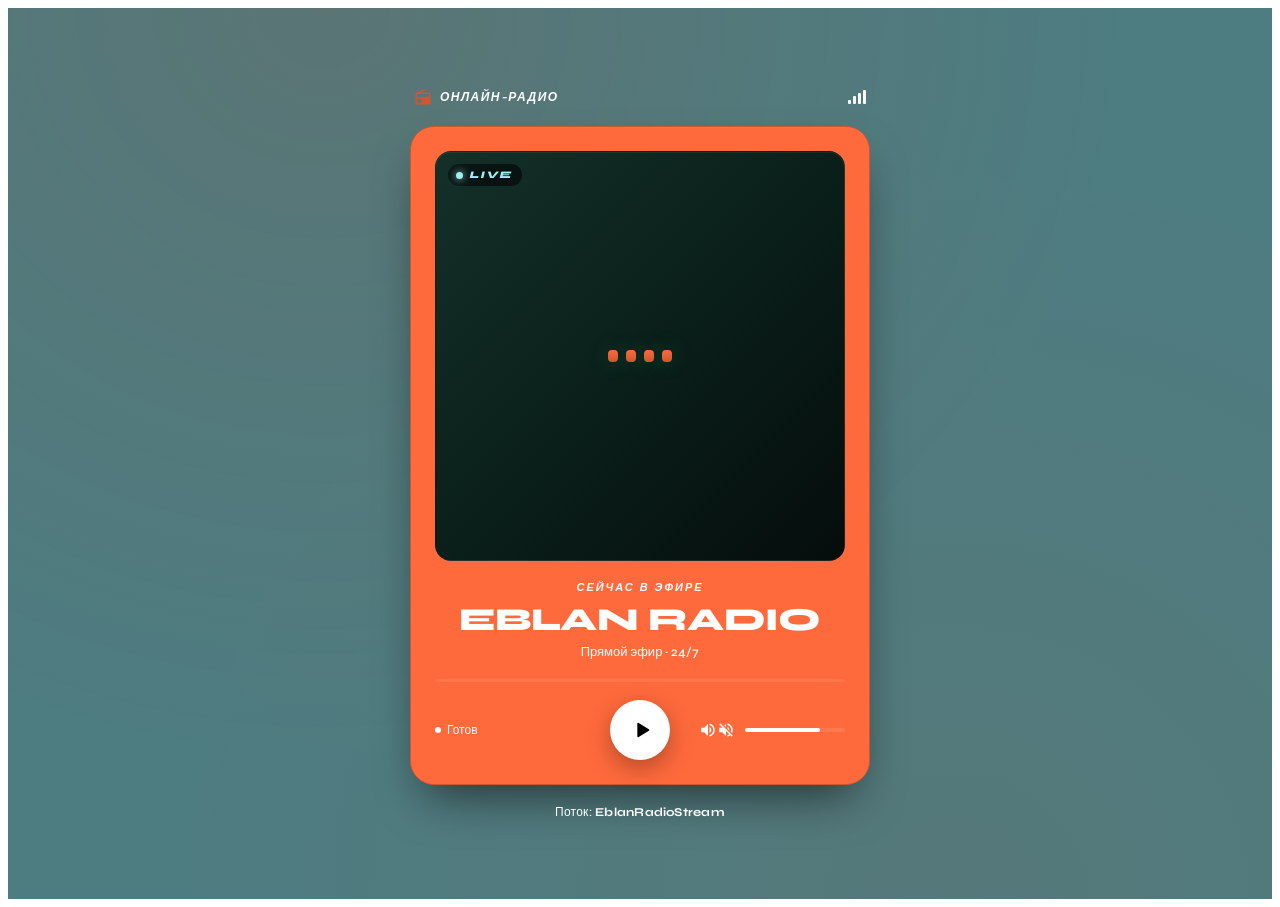
==== index.html @ ea7daa15 "Update and rename EblanRadioClientv2.html to index.html" ====
<!DOCTYPE html>
<html lang="ru">
<!-- Eblan Radio Client-->
 <head>
<meta charset="UTF-8">
<!-- Подключение шрифтов (исправлен синтаксис rel="preconnect") -->
<link rel="preconnect" href="https://fonts.googleapis.com">
<link rel="preconnect" href="https://fonts.gstatic.com" crossorigin>
<link href="https://fonts.googleapis.com/css2?family=Syne:ital,wght@0,400..800;1,400..800&display=swap" rel="stylesheet">

<style>
.vb-q7m,
.vb-q7m * { box-sizing: border-box; }
.vb-q7m input,
.vb-q7m textarea,
.vb-q7m select { font: inherit; }

.vb-q7m {
/* Создаем единую переменную шрифта */
--q7m-font: 'Syne', sans-serif;

--q7m-bg: #4d7c81;
--q7m-card: #ff6a3c;
--q7m-border: #ce5630;
--q7m-text: #ffffff;
--q7m-sub: #ffffff;
--q7m-muted: #ffffff;
--q7m-accent: #ce5630;
--q7m-accent-2: #ff6a3c;
--q7m-live: #a0eef7;
--q7m-warn: #f59e0b;

font-family: var(--q7m-font);
background: var(--q7m-bg);
color: var(--q7m-text);
padding: 48px 20px;
position: relative;
overflow: hidden;
}

.vb-q7m::before {
content: "";
position: absolute;
inset: 0;
background:
radial-gradient(ellipse at 25% 0%, rgba(185, 68, 29, 0.12), transparent 60%),
radial-gradient(ellipse at 75% 100%, rgba(217, 68, 10, 0.06), transparent 60%);
pointer-events: none;
z-index: 0;
}

.vb-q7m__container {
position: relative;
z-index: 1;
max-width: 460px;
margin: 0 auto;
display: flex;
flex-direction: column;
gap: 20px;
}

.vb-q7m__head {
display: flex;
align-items: center;
justify-content: space-between;
padding: 0 4px;
}

.vb-q7m__brand {
display: inline-flex;
align-items: center;
gap: 8px;
font-family: var(--q7m-font);
font-size: 12px;
font-weight: 700;
font-style: italic;
letter-spacing: 0.12em;
color: var(--q7m-text);
text-transform: uppercase;
}

.vb-q7m__brand-ic { color: var(--q7m-accent); }

.vb-q7m__signal {
display: inline-flex;
align-items: flex-end;
gap: 2px;
height: 14px;
}

.vb-q7m__signal span {
display: block;
width: 3px;
background: var(--q7m-muted);
border-radius: 1px;
transition: background 0.3s;
}
.vb-q7m__signal span:nth-child(1) { height: 30%; }
.vb-q7m__signal span:nth-child(2) { height: 55%; }
.vb-q7m__signal span:nth-child(3) { height: 80%; }
.vb-q7m__signal span:nth-child(4) { height: 100%; }

.vb-q7m[data-state="playing"] .vb-q7m__signal span {
background: var(--q7m-accent);
animation: q7m-sig 1.2s ease-in-out infinite;
}
.vb-q7m[data-state="playing"] .vb-q7m__signal span:nth-child(1) { animation-delay: 0s; }
.vb-q7m[data-state="playing"] .vb-q7m__signal span:nth-child(2) { animation-delay: 0.15s; }
.vb-q7m[data-state="playing"] .vb-q7m__signal span:nth-child(3) { animation-delay: 0.3s; }
.vb-q7m[data-state="playing"] .vb-q7m__signal span:nth-child(4) { animation-delay: 0.45s; }

@keyframes q7m-sig {
0%, 100% { opacity: 0.4; }
50% { opacity: 1; }
}

.vb-q7m__card {
background: var(--q7m-card);
border-radius: 24px;
padding: 24px;
border: 1px solid var(--q7m-border);
box-shadow:
0 24px 48px -16px rgba(0, 0, 0, 0.6),
0 1px 0 rgba(255, 255, 255, 0.04) inset;
}

.vb-q7m__cover {
position: relative;
width: 100%;
aspect-ratio: 1;
border-radius: 16px;
overflow: hidden;
margin-bottom: 20px;
background:
linear-gradient(135deg, #143029 0%, #0a1f1a 50%, #050d0b 100%);
box-shadow: inset 0 1px 0 rgba(255, 255, 255, 0.06);
border: 1px solid rgba(255, 255, 255, 0.04);
}

.vb-q7m__cover-bg {
position: absolute;
inset: 0;
background:
radial-gradient(circle at 50% 50%, rgba(29, 185, 84, 0.28), transparent 70%),
repeating-linear-gradient(45deg, transparent, transparent 12px, rgba(255, 255, 255, 0.015) 12px, rgba(255, 255, 255, 0.015) 24px);
opacity: 0;
transition: opacity 0.5s;
}

.vb-q7m[data-state="playing"] .vb-q7m__cover-bg {
opacity: 1;
animation: q7m-bg 4s ease-in-out infinite;
}

@keyframes q7m-bg {
0%, 100% { transform: scale(1); }
50% { transform: scale(1.06); }
}

.vb-q7m__cover-eq {
position: absolute;
inset: 0;
display: flex;
align-items: center;
justify-content: center;
gap: 8px;
z-index: 1;
}

.vb-q7m__cover-eq span {
display: block;
width: 10px;
background: linear-gradient(180deg, var(--q7m-accent-2), var(--q7m-accent));
border-radius: 4px;
height: 12px;
box-shadow: 0 0 20px rgba(29, 185, 84, 0.3);
transition: height 0.25s;
}

.vb-q7m[data-state="playing"] .vb-q7m__cover-eq span {
animation: q7m-eq 1.1s ease-in-out infinite;
}
.vb-q7m[data-state="playing"] .vb-q7m__cover-eq span:nth-child(1) { animation-delay: 0s; }
.vb-q7m[data-state="playing"] .vb-q7m__cover-eq span:nth-child(2) { animation-delay: 0.15s; }
.vb-q7m[data-state="playing"] .vb-q7m__cover-eq span:nth-child(3) { animation-delay: 0.3s; }
.vb-q7m[data-state="playing"] .vb-q7m__cover-eq span:nth-child(4) { animation-delay: 0.45s; }

@keyframes q7m-eq {
0%, 100% { height: 14px; }
50% { height: 64px; }
}

.vb-q7m__cover-badge {
position: absolute;
top: 12px;
left: 12px;
display: inline-flex;
align-items: center;
gap: 6px;
padding: 5px 10px 5px 8px;
background: rgba(0, 0, 0, 0.55);
-webkit-backdrop-filter: blur(12px);
backdrop-filter: blur(12px);
border-radius: 999px;
font-size: 10px;
font-weight: 800;
font-style: italic;
letter-spacing: 0.18em;
color: var(--q7m-live);
z-index: 2;
font-family: var(--q7m-font);
}

.vb-q7m__cover-dot {
width: 7px;
height: 7px;
border-radius: 50%;
background: var(--q7m-live);
box-shadow: 0 0 8px var(--q7m-live);
animation: q7m-blink 1.4s ease-in-out infinite;
}

@keyframes q7m-blink {
0%, 100% { opacity: 1; }
50% { opacity: 0.3; }
}

.vb-q7m__info {
text-align: center;
margin-bottom: 18px;
}

.vb-q7m__eyebrow {
font-family: var(--q7m-font);
font-size: 11px;
text-transform: uppercase;
letter-spacing: 0.18em;
color: var(--q7m-sub);
margin: 0 0 8px;
font-weight: 700;
font-style: italic;
}

/* Наш основной заголовок */
.vb-q7m__title {
font-family: var(--q7m-font);
font-size: clamp(24px, 5vw, 32px);
font-weight: 800;
font-style: bold;
text-transform: uppercase;
margin: 0 0 6px;
line-height: 1.1;
letter-spacing: -0.01em;
color: var(--q7m-text);
text-wrap: balance;
}

.vb-q7m__sub {
font-family: var(--q7m-font);
font-size: 13px;
font-weight: 500;
color: var(--q7m-sub);
margin: 0;
line-height: 1.4;
}

.vb-q7m__bar {
position: relative;
height: 3px;
background: rgba(255, 255, 255, 0.08);
border-radius: 999px;
overflow: hidden;
margin-bottom: 18px;
}

.vb-q7m__bar-fill {
position: absolute;
top: 0;
bottom: 0;
width: 35%;
background: linear-gradient(90deg, transparent, var(--q7m-accent), transparent);
border-radius: 999px;
opacity: 0;
transition: opacity 0.3s;
}

.vb-q7m[data-state="playing"] .vb-q7m__bar-fill {
opacity: 1;
animation: q7m-bar 2.4s linear infinite;
}

@keyframes q7m-bar {
0% { transform: translateX(-100%); }
100% { transform: translateX(400%); }
}

.vb-q7m__controls {
display: grid;
grid-template-columns: 1fr auto 1fr;
align-items: center;
gap: 12px;
}

.vb-q7m__side {
display: flex;
align-items: center;
min-width: 0;
}
.vb-q7m__side--r {
justify-content: flex-end;
gap: 10px;
}

.vb-q7m__status {
display: inline-flex;
align-items: center;
gap: 6px;
font-size: 12px;
color: var(--q7m-sub);
font-weight: 500;
font-family: var(--q7m-font);
min-width: 0;
}
.vb-q7m__status-text {
white-space: nowrap;
overflow: hidden;
text-overflow: ellipsis;
}

.vb-q7m__status-dot {
width: 6px;
height: 6px;
border-radius: 50%;
background: var(--q7m-muted);
flex-shrink: 0;
transition: background 0.2s, box-shadow 0.2s;
}

.vb-q7m[data-state="playing"] .vb-q7m__status-dot {
background: var(--q7m-accent);
box-shadow: 0 0 6px var(--q7m-accent);
}
.vb-q7m[data-state="playing"] .vb-q7m__status { color: var(--q7m-text); }
.vb-q7m[data-state="loading"] .vb-q7m__status-dot {
background: var(--q7m-warn);
animation: q7m-blink 1s ease-in-out infinite;
}
.vb-q7m[data-state="loading"] .vb-q7m__status { color: var(--q7m-text); }
.vb-q7m[data-state="error"] .vb-q7m__status-dot { background: var(--q7m-live); }
.vb-q7m[data-state="error"] .vb-q7m__status { color: var(--q7m-live); }
.vb-q7m[data-state="paused"] .vb-q7m__status-dot { background: var(--q7m-sub); }

.vb-q7m__play {
width: 60px;
height: 60px;
border-radius: 50%;
border: none;
background: var(--q7m-text);
color: #000;
display: inline-flex;
align-items: center;
justify-content: center;
cursor: pointer;
transition: transform 0.15s ease, background 0.2s, box-shadow 0.2s;
position: relative;
flex-shrink: 0;
box-shadow: 0 8px 24px rgba(0, 0, 0, 0.3);
padding: 0;
}

.vb-q7m__play:hover {
transform: scale(1.06);
background: #f5f5f5;
box-shadow: 0 12px 28px rgba(0, 0, 0, 0.4);
}
.vb-q7m__play:active { transform: scale(0.95); }
.vb-q7m__play:focus-visible {
outline: 2px solid var(--q7m-accent);
outline-offset: 4px;
}

.vb-q7m__i-play,
.vb-q7m__i-pause {
width: 22px;
height: 22px;
fill: currentColor;
display: block;
}
.vb-q7m__i-play { margin-left: 2px; }
.vb-q7m__i-pause { display: none; }

.vb-q7m[data-state="playing"] .vb-q7m__i-play { display: none; }
.vb-q7m[data-state="playing"] .vb-q7m__i-pause { display: block; margin: 0; }

.vb-q7m__spin {
position: absolute;
inset: -4px;
border-radius: 50%;
border: 2.5px solid transparent;
border-top-color: var(--q7m-accent);
border-right-color: var(--q7m-accent);
opacity: 0;
pointer-events: none;
}

.vb-q7m[data-state="loading"] .vb-q7m__spin {
opacity: 1;
animation: q7m-spin 0.9s linear infinite;
}

@keyframes q7m-spin {
to { transform: rotate(360deg); }
}

.vb-q7m__iconbtn {
width: 36px;
height: 36px;
border-radius: 50%;
border: none;
background: transparent;
color: var(--q7m-sub);
display: inline-flex;
align-items: center;
justify-content: center;
cursor: pointer;
transition: color 0.2s, background 0.2s, transform 0.1s;
flex-shrink: 0;
padding: 0;
}
.vb-q7m__iconbtn:hover {
color: var(--q7m-text);
background: rgba(255, 255, 255, 0.08);
}
.vb-q7m__iconbtn:active { transform: scale(0.92); }
.vb-q7m__iconbtn:focus-visible {
outline: 2px solid var(--q7m-accent);
outline-offset: 2px;
}
.vb-q7m__iconbtn svg {
width: 18px;
height: 18px;
display: block;
}
.vb-q7m__i-vol-on,
.vb-q7m__i-vol-off { fill: currentColor; }
.vb-q7m__i-vol-off { display: none; }
.vb-q7m[data-volume="0"] .vb-q7m__i-vol-on { display: none; }
.vb-q7m[data-volume="0"] .vb-q7m__i-vol-off { display: block; }

.vb-q7m__vol {
position: relative;
width: 100px;
height: 16px;
display: flex;
align-items: center;
cursor: pointer;
}

.vb-q7m__vol-track {
position: relative;
width: 100%;
height: 4px;
background: rgba(255, 255, 255, 0.1);
border-radius: 2px;
}

.vb-q7m__vol-fill {
position: absolute;
top: 0;
bottom: 0;
left: 0;
background: var(--q7m-text);
border-radius: 2px;
width: 75%;
pointer-events: none;
transition: background 0.2s;
}

.vb-q7m__vol:hover .vb-q7m__vol-fill { background: var(--q7m-accent); }

.vb-q7m__vol-input {
position: absolute;
inset: 0;
width: 100%;
height: 100%;
opacity: 0;
cursor: pointer;
margin: 0;
padding: 0;
}

.vb-q7m__meta {
font-family: var(--q7m-font);
text-align: center;
font-size: 12px;
color: var(--q7m-muted);
margin: 0;
letter-spacing: 0.02em;
}
.vb-q7m__meta b {
color: var(--q7m-sub);
font-family: var(--q7m-font);
font-weight: 700;
}

@media (max-width: 480px) {
.vb-q7m { padding: 24px 12px; }
.vb-q7m__card { padding: 18px; border-radius: 20px; }
.vb-q7m__cover { border-radius: 12px; margin-bottom: 16px; }
.vb-q7m__vol { width: 80px; }
.vb-q7m__head { padding: 0; }
.vb-q7m__status { font-size: 11px; }
}

@media (min-width: 1200px) {
.vb-q7m { padding: 80px 20px; }
}

@media (prefers-reduced-motion: reduce) {
.vb-q7m[data-state="playing"] .vb-q7m__cover-eq span,
.vb-q7m[data-state="playing"] .vb-q7m__signal span,
.vb-q7m[data-state="playing"] .vb-q7m__bar-fill,
.vb-q7m[data-state="playing"] .vb-q7m__cover-bg,
.vb-q7m[data-state="loading"] .vb-q7m__spin,
.vb-q7m__cover-dot {
animation: none !important;
}
.vb-q7m[data-state="playing"] .vb-q7m__cover-eq span { height: 36px; }
.vb-q7m[data-state="loading"] .vb-q7m__status-dot { animation: none !important; }
}
</style>
</head>
<body>

<section class="vb-q7m" id="vb-q7m-player" data-section-name="Радио-плеер" aria-labelledby="vb-q7m-title" data-vibeblock-unique-section="yes">
<div class="vb-q7m__container">
<header class="vb-q7m__head">
<div class="vb-q7m__brand">
<svg class="vb-q7m__brand-ic" viewBox="0 0 24 24" width="18" height="18" aria-hidden="true">
<path d="M3.24 6.15C2.51 6.43 2 7.17 2 8v12a2 2 0 0 0 2 2h16a2 2 0 0 0 2-2V8a2 2 0 0 0-2-2H8.3l8.26-3.34L15.88 1 3.24 6.15zM7 20c-1.66 0-3-1.34-3-3s1.34-3 3-3 3 1.34 3 3-1.34 3-3 3zm13-8h-2v-2h-2v2H4V8h16v4z" fill="currentColor"/>
</svg>
<span>Онлайн-радио</span>
</div>
<div class="vb-q7m__signal" aria-hidden="true">
<span></span><span></span><span></span><span></span>
</div>
</header>

<div class="vb-q7m__card">
<div class="vb-q7m__cover" aria-hidden="true">
<div class="vb-q7m__cover-bg"></div>
<div class="vb-q7m__cover-eq">
<span></span><span></span><span></span><span></span>
</div>
<div class="vb-q7m__cover-badge">
<span class="vb-q7m__cover-dot"></span>LIVE
</div>
</div>

<div class="vb-q7m__info">
<p class="vb-q7m__eyebrow">Сейчас в эфире</p>
<h2 class="vb-q7m__title" id="vb-q7m-title">Eblan Radio</h2>
<p class="vb-q7m__sub">Прямой эфир · 24/7</p>
</div>

<div class="vb-q7m__bar" aria-hidden="true">
<div class="vb-q7m__bar-fill"></div>
</div>

<div class="vb-q7m__controls">
<div class="vb-q7m__side">
<div class="vb-q7m__status">
<span class="vb-q7m__status-dot"></span>
<span class="vb-q7m__status-text">Готов</span>
</div>
</div>

<button class="vb-q7m__play" data-action="play" type="button" aria-label="Воспроизвести" aria-pressed="false">
<svg class="vb-q7m__i-play" viewBox="0 0 24 24" aria-hidden="true">
<path d="M8 5.14v13.72a1 1 0 0 0 1.5.86l11.04-6.86a1 1 0 0 0 0-1.72L9.5 4.28a1 1 0 0 0-1.5.86z" fill="currentColor"/>
</svg>
<svg class="vb-q7m__i-pause" viewBox="0 0 24 24" aria-hidden="true">
<path d="M6 4h4a1 1 0 0 1 1 1v14a1 1 0 0 1-1 1H6a1 1 0 0 1-1-1V5a1 1 0 0 1 1-1zm8 0h4a1 1 0 0 1 1 1v14a1 1 0 0 1-1 1h-4a1 1 0 0 1-1-1V5a1 1 0 0 1 1-1z" fill="currentColor"/>
</svg>
<span class="vb-q7m__spin" aria-hidden="true"></span>
</button>

<div class="vb-q7m__side vb-q7m__side--r">
<button class="vb-q7m__iconbtn" data-action="mute" type="button" aria-label="Звук">
<svg class="vb-q7m__i-vol-on" viewBox="0 0 24 24" aria-hidden="true">
<path d="M3 9v6h4l5 5V4L7 9H3zm13.5 3a4.5 4.5 0 0 0-2.5-4v8a4.5 4.5 0 0 0 2.5-4zM14 3.23v2.06c2.89.86 5 3.54 5 6.71s-2.11 5.85-5 6.71v2.06c4.01-.91 7-4.49 7-8.77s-2.99-7.86-7-8.77z" fill="currentColor"/>
</svg>
<svg class="vb-q7m__i-vol-off" viewBox="0 0 24 24" aria-hidden="true">
<path d="M16.5 12c0-1.77-1.02-3.29-2.5-4.03v2.21l2.45 2.45c.03-.2.05-.41.05-.63zM19 12c0 .94-.2 1.82-.54 2.64l1.51 1.51A8.796 8.796 0 0 0 21 12c0-4.28-2.99-7.86-7-8.77v2.06c2.89.86 5 3.54 5 6.71zM4.27 3 3 4.27 7.73 9H3v6h4l5 5v-6.73l4.25 4.25c-.67.52-1.42.93-2.25 1.18v2.06a8.99 8.99 0 0 0 3.69-1.81L19.73 21 21 19.73l-9-9L4.27 3zM12 4 9.91 6.09 12 8.18V4z" fill="currentColor"/>
</svg>
</button>
<div class="vb-q7m__vol">
<div class="vb-q7m__vol-track">
<div class="vb-q7m__vol-fill"></div>
</div>
<input class="vb-q7m__vol-input" type="range" min="0" max="100" value="75" aria-label="Громкость">
</div>
</div>
</div>
</div>

<p class="vb-q7m__meta">Поток: <b>EblanRadioStream</b></p>
</div>

<audio preload="none"></audio>
</section>

<script>
(function () {
var section = document.getElementById("vb-q7m-player");
if (!section) return;

var audio = section.querySelector("audio");
var playBtn = section.querySelector('[data-action="play"]');
var muteBtn = section.querySelector('[data-action="mute"]');
var volInput = section.querySelector(".vb-q7m__vol-input");
var volFill = section.querySelector(".vb-q7m__vol-fill");
var volBox = section.querySelector(".vb-q7m__vol");
var statusText = section.querySelector(".vb-q7m__status-text");

var STREAM_URLS = [
"http://198.18.0.1:8000/stream",
"http://198.18.0.1:8000/;stream.mp3",
"http://198.18.0.1:8000/stream.mp3",
"http://198.18.0.1:8000/listen.m3u",
"http://198.18.0.1:8000/listen.pls",
"http://198.18.0.1:8000/"
 ];

var STATUS = {
idle: "Готов",
loading: "Подключение…",
playing: "В эфире",
paused: "Пауза",
error: "Нет сигнала"
};

var currentIdx = 0;
var volBeforeMute = 75;
var lastErrorAt = 0;

function setState(s) {
section.setAttribute("data-state", s);
if (statusText) statusText.textContent = STATUS[s] || STATUS.idle;
if (playBtn) {
var playing = s === "playing";
playBtn.setAttribute("aria-pressed", playing ? "true" : "false");
playBtn.setAttribute("aria-label", playing ? "Пауза" : "Воспроизвести");
}
}

function setSrc(idx) {
if (idx >= STREAM_URLS.length) {
setState("error");
return;
}
currentIdx = idx;
try {
audio.src = STREAM_URLS[idx];
audio.load();
} catch (e) {}
}

function play() {
setState("loading");
var p;
try { p = audio.play(); } catch (e) { p = null; }
if (p && typeof p.catch === "function") {
p.catch(function () {});
}
}

function pause() {
try { audio.pause(); } catch (e) {}
if (section.getAttribute("data-state") === "playing") setState("paused");
}

function setVolume(v) {
v = Math.max(0, Math.min(100, v | 0));
audio.volume = v / 100;
volInput.value = String(v);
volFill.style.width = v + "%";
section.setAttribute("data-volume", v === 0 ? "0" : "1");
if (v > 0) volBeforeMute = v;
}

setState("idle");
setVolume(75);
setSrc(0);

playBtn.addEventListener("click", function () {
var s = section.getAttribute("data-state");
if (s === "playing") {
pause();
} else {
if (s === "error") setSrc(0);
play();
}
});

audio.addEventListener("playing", function () {
setState("playing");
lastErrorAt = 0;
});

audio.addEventListener("waiting", function () {
if (section.getAttribute("data-state") === "playing") return;
setState("loading");
});

audio.addEventListener("stalled", function () {
if (section.getAttribute("data-state") === "playing") setState("loading");
});

audio.addEventListener("pause", function () {
if (section.getAttribute("data-state") === "playing") setState("paused");
});

audio.addEventListener("error", function () {
var now = Date.now();
if (now - lastErrorAt < 400) return;
lastErrorAt = now;
setTimeout(function () { setSrc(currentIdx + 1); }, 250);
});

volInput.addEventListener("input", function () {
setVolume(parseInt(this.value, 10) || 0);
});

muteBtn.addEventListener("click", function () {
if (audio.volume > 0) setVolume(0);
else setVolume(volBeforeMute || 75);
});

if (volBox) {
volBox.addEventListener("click", function (e) {
if (e.target === volInput) return;
var rect = volBox.getBoundingClientRect();
var pct = Math.round(((e.clientX - rect.left) / rect.width) * 100);
setVolume(pct);
});
}

section.addEventListener("keydown", function (e) {
if (e.target === volInput) return;
if (e.key === " " || e.key === "Spacebar") {
e.preventDefault();
playBtn.click();
}
});
})();
</script>
</body>
</html>
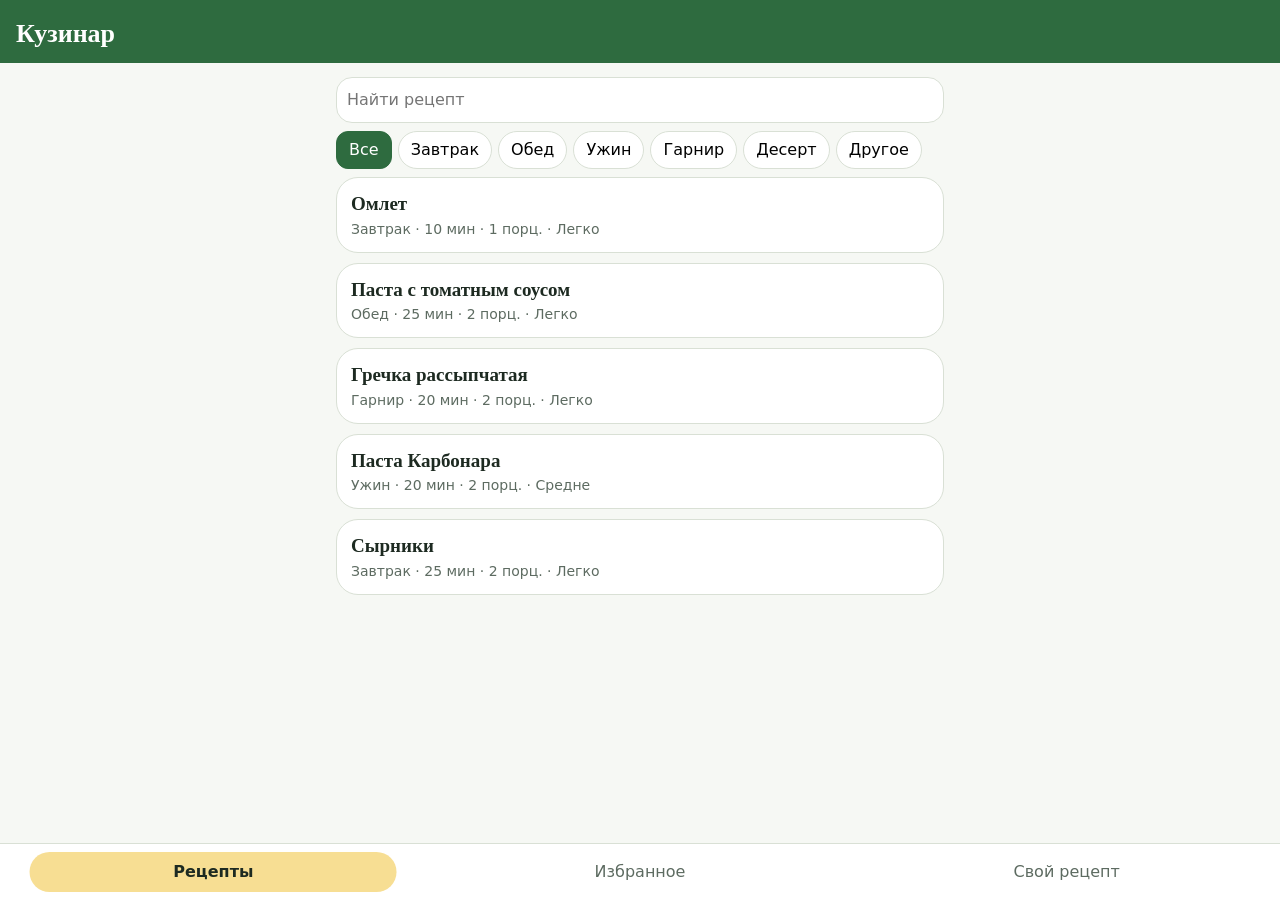
==== commit 156e3d1e: "no more radio, cuzinar as a webpage" ====
--- a/index.html
+++ b/index.html
@@ -1,759 +1,21 @@
-<!DOCTYPE html>
-<html lang="ru">
-<!-- Eblan Radio Client-->
- <head>
-<meta charset="UTF-8">
-<!-- Подключение шрифтов (исправлен синтаксис rel="preconnect") -->
-<link rel="preconnect" href="https://fonts.googleapis.com">
-<link rel="preconnect" href="https://fonts.gstatic.com" crossorigin>
-<link href="https://fonts.googleapis.com/css2?family=Syne:ital,wght@0,400..800;1,400..800&display=swap" rel="stylesheet">
-
-<style>
-.vb-q7m,
-.vb-q7m * { box-sizing: border-box; }
-.vb-q7m input,
-.vb-q7m textarea,
-.vb-q7m select { font: inherit; }
-
-.vb-q7m {
-/* Создаем единую переменную шрифта */
---q7m-font: 'Syne', sans-serif;
-
---q7m-bg: #4d7c81;
---q7m-card: #ff6a3c;
---q7m-border: #ce5630;
---q7m-text: #ffffff;
---q7m-sub: #ffffff;
---q7m-muted: #ffffff;
---q7m-accent: #ce5630;
---q7m-accent-2: #ff6a3c;
---q7m-live: #a0eef7;
---q7m-warn: #f59e0b;
-
-font-family: var(--q7m-font);
-background: var(--q7m-bg);
-color: var(--q7m-text);
-padding: 48px 20px;
-position: relative;
-overflow: hidden;
-}
-
-.vb-q7m::before {
-content: "";
-position: absolute;
-inset: 0;
-background:
-radial-gradient(ellipse at 25% 0%, rgba(185, 68, 29, 0.12), transparent 60%),
-radial-gradient(ellipse at 75% 100%, rgba(217, 68, 10, 0.06), transparent 60%);
-pointer-events: none;
-z-index: 0;
-}
-
-.vb-q7m__container {
-position: relative;
-z-index: 1;
-max-width: 460px;
-margin: 0 auto;
-display: flex;
-flex-direction: column;
-gap: 20px;
-}
-
-.vb-q7m__head {
-display: flex;
-align-items: center;
-justify-content: space-between;
-padding: 0 4px;
-}
-
-.vb-q7m__brand {
-display: inline-flex;
-align-items: center;
-gap: 8px;
-font-family: var(--q7m-font);
-font-size: 12px;
-font-weight: 700;
-font-style: italic;
-letter-spacing: 0.12em;
-color: var(--q7m-text);
-text-transform: uppercase;
-}
-
-.vb-q7m__brand-ic { color: var(--q7m-accent); }
-
-.vb-q7m__signal {
-display: inline-flex;
-align-items: flex-end;
-gap: 2px;
-height: 14px;
-}
-
-.vb-q7m__signal span {
-display: block;
-width: 3px;
-background: var(--q7m-muted);
-border-radius: 1px;
-transition: background 0.3s;
-}
-.vb-q7m__signal span:nth-child(1) { height: 30%; }
-.vb-q7m__signal span:nth-child(2) { height: 55%; }
-.vb-q7m__signal span:nth-child(3) { height: 80%; }
-.vb-q7m__signal span:nth-child(4) { height: 100%; }
-
-.vb-q7m[data-state="playing"] .vb-q7m__signal span {
-background: var(--q7m-accent);
-animation: q7m-sig 1.2s ease-in-out infinite;
-}
-.vb-q7m[data-state="playing"] .vb-q7m__signal span:nth-child(1) { animation-delay: 0s; }
-.vb-q7m[data-state="playing"] .vb-q7m__signal span:nth-child(2) { animation-delay: 0.15s; }
-.vb-q7m[data-state="playing"] .vb-q7m__signal span:nth-child(3) { animation-delay: 0.3s; }
-.vb-q7m[data-state="playing"] .vb-q7m__signal span:nth-child(4) { animation-delay: 0.45s; }
-
-@keyframes q7m-sig {
-0%, 100% { opacity: 0.4; }
-50% { opacity: 1; }
-}
-
-.vb-q7m__card {
-background: var(--q7m-card);
-border-radius: 24px;
-padding: 24px;
-border: 1px solid var(--q7m-border);
-box-shadow:
-0 24px 48px -16px rgba(0, 0, 0, 0.6),
-0 1px 0 rgba(255, 255, 255, 0.04) inset;
-}
-
-.vb-q7m__cover {
-position: relative;
-width: 100%;
-aspect-ratio: 1;
-border-radius: 16px;
-overflow: hidden;
-margin-bottom: 20px;
-background:
-linear-gradient(135deg, #143029 0%, #0a1f1a 50%, #050d0b 100%);
-box-shadow: inset 0 1px 0 rgba(255, 255, 255, 0.06);
-border: 1px solid rgba(255, 255, 255, 0.04);
-}
-
-.vb-q7m__cover-bg {
-position: absolute;
-inset: 0;
-background:
-radial-gradient(circle at 50% 50%, rgba(29, 185, 84, 0.28), transparent 70%),
-repeating-linear-gradient(45deg, transparent, transparent 12px, rgba(255, 255, 255, 0.015) 12px, rgba(255, 255, 255, 0.015) 24px);
-opacity: 0;
-transition: opacity 0.5s;
-}
-
-.vb-q7m[data-state="playing"] .vb-q7m__cover-bg {
-opacity: 1;
-animation: q7m-bg 4s ease-in-out infinite;
-}
-
-@keyframes q7m-bg {
-0%, 100% { transform: scale(1); }
-50% { transform: scale(1.06); }
-}
-
-.vb-q7m__cover-eq {
-position: absolute;
-inset: 0;
-display: flex;
-align-items: center;
-justify-content: center;
-gap: 8px;
-z-index: 1;
-}
-
-.vb-q7m__cover-eq span {
-display: block;
-width: 10px;
-background: linear-gradient(180deg, var(--q7m-accent-2), var(--q7m-accent));
-border-radius: 4px;
-height: 12px;
-box-shadow: 0 0 20px rgba(29, 185, 84, 0.3);
-transition: height 0.25s;
-}
-
-.vb-q7m[data-state="playing"] .vb-q7m__cover-eq span {
-animation: q7m-eq 1.1s ease-in-out infinite;
-}
-.vb-q7m[data-state="playing"] .vb-q7m__cover-eq span:nth-child(1) { animation-delay: 0s; }
-.vb-q7m[data-state="playing"] .vb-q7m__cover-eq span:nth-child(2) { animation-delay: 0.15s; }
-.vb-q7m[data-state="playing"] .vb-q7m__cover-eq span:nth-child(3) { animation-delay: 0.3s; }
-.vb-q7m[data-state="playing"] .vb-q7m__cover-eq span:nth-child(4) { animation-delay: 0.45s; }
-
-@keyframes q7m-eq {
-0%, 100% { height: 14px; }
-50% { height: 64px; }
-}
-
-.vb-q7m__cover-badge {
-position: absolute;
-top: 12px;
-left: 12px;
-display: inline-flex;
-align-items: center;
-gap: 6px;
-padding: 5px 10px 5px 8px;
-background: rgba(0, 0, 0, 0.55);
--webkit-backdrop-filter: blur(12px);
-backdrop-filter: blur(12px);
-border-radius: 999px;
-font-size: 10px;
-font-weight: 800;
-font-style: italic;
-letter-spacing: 0.18em;
-color: var(--q7m-live);
-z-index: 2;
-font-family: var(--q7m-font);
-}
-
-.vb-q7m__cover-dot {
-width: 7px;
-height: 7px;
-border-radius: 50%;
-background: var(--q7m-live);
-box-shadow: 0 0 8px var(--q7m-live);
-animation: q7m-blink 1.4s ease-in-out infinite;
-}
-
-@keyframes q7m-blink {
-0%, 100% { opacity: 1; }
-50% { opacity: 0.3; }
-}
-
-.vb-q7m__info {
-text-align: center;
-margin-bottom: 18px;
-}
-
-.vb-q7m__eyebrow {
-font-family: var(--q7m-font);
-font-size: 11px;
-text-transform: uppercase;
-letter-spacing: 0.18em;
-color: var(--q7m-sub);
-margin: 0 0 8px;
-font-weight: 700;
-font-style: italic;
-}
-
-/* Наш основной заголовок */
-.vb-q7m__title {
-font-family: var(--q7m-font);
-font-size: clamp(24px, 5vw, 32px);
-font-weight: 800;
-font-style: bold;
-text-transform: uppercase;
-margin: 0 0 6px;
-line-height: 1.1;
-letter-spacing: -0.01em;
-color: var(--q7m-text);
-text-wrap: balance;
-}
-
-.vb-q7m__sub {
-font-family: var(--q7m-font);
-font-size: 13px;
-font-weight: 500;
-color: var(--q7m-sub);
-margin: 0;
-line-height: 1.4;
-}
-
-.vb-q7m__bar {
-position: relative;
-height: 3px;
-background: rgba(255, 255, 255, 0.08);
-border-radius: 999px;
-overflow: hidden;
-margin-bottom: 18px;
-}
-
-.vb-q7m__bar-fill {
-position: absolute;
-top: 0;
-bottom: 0;
-width: 35%;
-background: linear-gradient(90deg, transparent, var(--q7m-accent), transparent);
-border-radius: 999px;
-opacity: 0;
-transition: opacity 0.3s;
-}
-
-.vb-q7m[data-state="playing"] .vb-q7m__bar-fill {
-opacity: 1;
-animation: q7m-bar 2.4s linear infinite;
-}
-
-@keyframes q7m-bar {
-0% { transform: translateX(-100%); }
-100% { transform: translateX(400%); }
-}
-
-.vb-q7m__controls {
-display: grid;
-grid-template-columns: 1fr auto 1fr;
-align-items: center;
-gap: 12px;
-}
-
-.vb-q7m__side {
-display: flex;
-align-items: center;
-min-width: 0;
-}
-.vb-q7m__side--r {
-justify-content: flex-end;
-gap: 10px;
-}
-
-.vb-q7m__status {
-display: inline-flex;
-align-items: center;
-gap: 6px;
-font-size: 12px;
-color: var(--q7m-sub);
-font-weight: 500;
-font-family: var(--q7m-font);
-min-width: 0;
-}
-.vb-q7m__status-text {
-white-space: nowrap;
-overflow: hidden;
-text-overflow: ellipsis;
-}
-
-.vb-q7m__status-dot {
-width: 6px;
-height: 6px;
-border-radius: 50%;
-background: var(--q7m-muted);
-flex-shrink: 0;
-transition: background 0.2s, box-shadow 0.2s;
-}
-
-.vb-q7m[data-state="playing"] .vb-q7m__status-dot {
-background: var(--q7m-accent);
-box-shadow: 0 0 6px var(--q7m-accent);
-}
-.vb-q7m[data-state="playing"] .vb-q7m__status { color: var(--q7m-text); }
-.vb-q7m[data-state="loading"] .vb-q7m__status-dot {
-background: var(--q7m-warn);
-animation: q7m-blink 1s ease-in-out infinite;
-}
-.vb-q7m[data-state="loading"] .vb-q7m__status { color: var(--q7m-text); }
-.vb-q7m[data-state="error"] .vb-q7m__status-dot { background: var(--q7m-live); }
-.vb-q7m[data-state="error"] .vb-q7m__status { color: var(--q7m-live); }
-.vb-q7m[data-state="paused"] .vb-q7m__status-dot { background: var(--q7m-sub); }
-
-.vb-q7m__play {
-width: 60px;
-height: 60px;
-border-radius: 50%;
-border: none;
-background: var(--q7m-text);
-color: #000;
-display: inline-flex;
-align-items: center;
-justify-content: center;
-cursor: pointer;
-transition: transform 0.15s ease, background 0.2s, box-shadow 0.2s;
-position: relative;
-flex-shrink: 0;
-box-shadow: 0 8px 24px rgba(0, 0, 0, 0.3);
-padding: 0;
-}
-
-.vb-q7m__play:hover {
-transform: scale(1.06);
-background: #f5f5f5;
-box-shadow: 0 12px 28px rgba(0, 0, 0, 0.4);
-}
-.vb-q7m__play:active { transform: scale(0.95); }
-.vb-q7m__play:focus-visible {
-outline: 2px solid var(--q7m-accent);
-outline-offset: 4px;
-}
-
-.vb-q7m__i-play,
-.vb-q7m__i-pause {
-width: 22px;
-height: 22px;
-fill: currentColor;
-display: block;
-}
-.vb-q7m__i-play { margin-left: 2px; }
-.vb-q7m__i-pause { display: none; }
-
-.vb-q7m[data-state="playing"] .vb-q7m__i-play { display: none; }
-.vb-q7m[data-state="playing"] .vb-q7m__i-pause { display: block; margin: 0; }
-
-.vb-q7m__spin {
-position: absolute;
-inset: -4px;
-border-radius: 50%;
-border: 2.5px solid transparent;
-border-top-color: var(--q7m-accent);
-border-right-color: var(--q7m-accent);
-opacity: 0;
-pointer-events: none;
-}
-
-.vb-q7m[data-state="loading"] .vb-q7m__spin {
-opacity: 1;
-animation: q7m-spin 0.9s linear infinite;
-}
-
-@keyframes q7m-spin {
-to { transform: rotate(360deg); }
-}
-
-.vb-q7m__iconbtn {
-width: 36px;
-height: 36px;
-border-radius: 50%;
-border: none;
-background: transparent;
-color: var(--q7m-sub);
-display: inline-flex;
-align-items: center;
-justify-content: center;
-cursor: pointer;
-transition: color 0.2s, background 0.2s, transform 0.1s;
-flex-shrink: 0;
-padding: 0;
-}
-.vb-q7m__iconbtn:hover {
-color: var(--q7m-text);
-background: rgba(255, 255, 255, 0.08);
-}
-.vb-q7m__iconbtn:active { transform: scale(0.92); }
-.vb-q7m__iconbtn:focus-visible {
-outline: 2px solid var(--q7m-accent);
-outline-offset: 2px;
-}
-.vb-q7m__iconbtn svg {
-width: 18px;
-height: 18px;
-display: block;
-}
-.vb-q7m__i-vol-on,
-.vb-q7m__i-vol-off { fill: currentColor; }
-.vb-q7m__i-vol-off { display: none; }
-.vb-q7m[data-volume="0"] .vb-q7m__i-vol-on { display: none; }
-.vb-q7m[data-volume="0"] .vb-q7m__i-vol-off { display: block; }
-
-.vb-q7m__vol {
-position: relative;
-width: 100px;
-height: 16px;
-display: flex;
-align-items: center;
-cursor: pointer;
-}
-
-.vb-q7m__vol-track {
-position: relative;
-width: 100%;
-height: 4px;
-background: rgba(255, 255, 255, 0.1);
-border-radius: 2px;
-}
-
-.vb-q7m__vol-fill {
-position: absolute;
-top: 0;
-bottom: 0;
-left: 0;
-background: var(--q7m-text);
-border-radius: 2px;
-width: 75%;
-pointer-events: none;
-transition: background 0.2s;
-}
-
-.vb-q7m__vol:hover .vb-q7m__vol-fill { background: var(--q7m-accent); }
-
-.vb-q7m__vol-input {
-position: absolute;
-inset: 0;
-width: 100%;
-height: 100%;
-opacity: 0;
-cursor: pointer;
-margin: 0;
-padding: 0;
-}
-
-.vb-q7m__meta {
-font-family: var(--q7m-font);
-text-align: center;
-font-size: 12px;
-color: var(--q7m-muted);
-margin: 0;
-letter-spacing: 0.02em;
-}
-.vb-q7m__meta b {
-color: var(--q7m-sub);
-font-family: var(--q7m-font);
-font-weight: 700;
-}
-
-@media (max-width: 480px) {
-.vb-q7m { padding: 24px 12px; }
-.vb-q7m__card { padding: 18px; border-radius: 20px; }
-.vb-q7m__cover { border-radius: 12px; margin-bottom: 16px; }
-.vb-q7m__vol { width: 80px; }
-.vb-q7m__head { padding: 0; }
-.vb-q7m__status { font-size: 11px; }
-}
-
-@media (min-width: 1200px) {
-.vb-q7m { padding: 80px 20px; }
-}
-
-@media (prefers-reduced-motion: reduce) {
-.vb-q7m[data-state="playing"] .vb-q7m__cover-eq span,
-.vb-q7m[data-state="playing"] .vb-q7m__signal span,
-.vb-q7m[data-state="playing"] .vb-q7m__bar-fill,
-.vb-q7m[data-state="playing"] .vb-q7m__cover-bg,
-.vb-q7m[data-state="loading"] .vb-q7m__spin,
-.vb-q7m__cover-dot {
-animation: none !important;
-}
-.vb-q7m[data-state="playing"] .vb-q7m__cover-eq span { height: 36px; }
-.vb-q7m[data-state="loading"] .vb-q7m__status-dot { animation: none !important; }
-}
-</style>
-</head>
-<body>
-
-<section class="vb-q7m" id="vb-q7m-player" data-section-name="Радио-плеер" aria-labelledby="vb-q7m-title" data-vibeblock-unique-section="yes">
-<div class="vb-q7m__container">
-<header class="vb-q7m__head">
-<div class="vb-q7m__brand">
-<svg class="vb-q7m__brand-ic" viewBox="0 0 24 24" width="18" height="18" aria-hidden="true">
-<path d="M3.24 6.15C2.51 6.43 2 7.17 2 8v12a2 2 0 0 0 2 2h16a2 2 0 0 0 2-2V8a2 2 0 0 0-2-2H8.3l8.26-3.34L15.88 1 3.24 6.15zM7 20c-1.66 0-3-1.34-3-3s1.34-3 3-3 3 1.34 3 3-1.34 3-3 3zm13-8h-2v-2h-2v2H4V8h16v4z" fill="currentColor"/>
-</svg>
-<span>Онлайн-радио</span>
-</div>
-<div class="vb-q7m__signal" aria-hidden="true">
-<span></span><span></span><span></span><span></span>
-</div>
-</header>
-
-<div class="vb-q7m__card">
-<div class="vb-q7m__cover" aria-hidden="true">
-<div class="vb-q7m__cover-bg"></div>
-<div class="vb-q7m__cover-eq">
-<span></span><span></span><span></span><span></span>
-</div>
-<div class="vb-q7m__cover-badge">
-<span class="vb-q7m__cover-dot"></span>LIVE
-</div>
-</div>
-
-<div class="vb-q7m__info">
-<p class="vb-q7m__eyebrow">Сейчас в эфире</p>
-<h2 class="vb-q7m__title" id="vb-q7m-title">Eblan Radio</h2>
-<p class="vb-q7m__sub">Прямой эфир · 24/7</p>
-</div>
-
-<div class="vb-q7m__bar" aria-hidden="true">
-<div class="vb-q7m__bar-fill"></div>
-</div>
-
-<div class="vb-q7m__controls">
-<div class="vb-q7m__side">
-<div class="vb-q7m__status">
-<span class="vb-q7m__status-dot"></span>
-<span class="vb-q7m__status-text">Готов</span>
-</div>
-</div>
-
-<button class="vb-q7m__play" data-action="play" type="button" aria-label="Воспроизвести" aria-pressed="false">
-<svg class="vb-q7m__i-play" viewBox="0 0 24 24" aria-hidden="true">
-<path d="M8 5.14v13.72a1 1 0 0 0 1.5.86l11.04-6.86a1 1 0 0 0 0-1.72L9.5 4.28a1 1 0 0 0-1.5.86z" fill="currentColor"/>
-</svg>
-<svg class="vb-q7m__i-pause" viewBox="0 0 24 24" aria-hidden="true">
-<path d="M6 4h4a1 1 0 0 1 1 1v14a1 1 0 0 1-1 1H6a1 1 0 0 1-1-1V5a1 1 0 0 1 1-1zm8 0h4a1 1 0 0 1 1 1v14a1 1 0 0 1-1 1h-4a1 1 0 0 1-1-1V5a1 1 0 0 1 1-1z" fill="currentColor"/>
-</svg>
-<span class="vb-q7m__spin" aria-hidden="true"></span>
-</button>
-
-<div class="vb-q7m__side vb-q7m__side--r">
-<button class="vb-q7m__iconbtn" data-action="mute" type="button" aria-label="Звук">
-<svg class="vb-q7m__i-vol-on" viewBox="0 0 24 24" aria-hidden="true">
-<path d="M3 9v6h4l5 5V4L7 9H3zm13.5 3a4.5 4.5 0 0 0-2.5-4v8a4.5 4.5 0 0 0 2.5-4zM14 3.23v2.06c2.89.86 5 3.54 5 6.71s-2.11 5.85-5 6.71v2.06c4.01-.91 7-4.49 7-8.77s-2.99-7.86-7-8.77z" fill="currentColor"/>
-</svg>
-<svg class="vb-q7m__i-vol-off" viewBox="0 0 24 24" aria-hidden="true">
-<path d="M16.5 12c0-1.77-1.02-3.29-2.5-4.03v2.21l2.45 2.45c.03-.2.05-.41.05-.63zM19 12c0 .94-.2 1.82-.54 2.64l1.51 1.51A8.796 8.796 0 0 0 21 12c0-4.28-2.99-7.86-7-8.77v2.06c2.89.86 5 3.54 5 6.71zM4.27 3 3 4.27 7.73 9H3v6h4l5 5v-6.73l4.25 4.25c-.67.52-1.42.93-2.25 1.18v2.06a8.99 8.99 0 0 0 3.69-1.81L19.73 21 21 19.73l-9-9L4.27 3zM12 4 9.91 6.09 12 8.18V4z" fill="currentColor"/>
-</svg>
-</button>
-<div class="vb-q7m__vol">
-<div class="vb-q7m__vol-track">
-<div class="vb-q7m__vol-fill"></div>
-</div>
-<input class="vb-q7m__vol-input" type="range" min="0" max="100" value="75" aria-label="Громкость">
-</div>
-</div>
-</div>
-</div>
-
-<p class="vb-q7m__meta">Поток: <b>EblanRadioStream</b></p>
-</div>
-
-<audio preload="none"></audio>
-</section>
-
-<script>
-(function () {
-var section = document.getElementById("vb-q7m-player");
-if (!section) return;
-
-var audio = section.querySelector("audio");
-var playBtn = section.querySelector('[data-action="play"]');
-var muteBtn = section.querySelector('[data-action="mute"]');
-var volInput = section.querySelector(".vb-q7m__vol-input");
-var volFill = section.querySelector(".vb-q7m__vol-fill");
-var volBox = section.querySelector(".vb-q7m__vol");
-var statusText = section.querySelector(".vb-q7m__status-text");
-
-var STREAM_URLS = [
-"http://198.18.0.1:8000/stream",
-"http://198.18.0.1:8000/;stream.mp3",
-"http://198.18.0.1:8000/stream.mp3",
-"http://198.18.0.1:8000/listen.m3u",
-"http://198.18.0.1:8000/listen.pls",
-"http://198.18.0.1:8000/"
- ];
-
-var STATUS = {
-idle: "Готов",
-loading: "Подключение…",
-playing: "В эфире",
-paused: "Пауза",
-error: "Нет сигнала"
-};
-
-var currentIdx = 0;
-var volBeforeMute = 75;
-var lastErrorAt = 0;
-
-function setState(s) {
-section.setAttribute("data-state", s);
-if (statusText) statusText.textContent = STATUS[s] || STATUS.idle;
-if (playBtn) {
-var playing = s === "playing";
-playBtn.setAttribute("aria-pressed", playing ? "true" : "false");
-playBtn.setAttribute("aria-label", playing ? "Пауза" : "Воспроизвести");
-}
-}
-
-function setSrc(idx) {
-if (idx >= STREAM_URLS.length) {
-setState("error");
-return;
-}
-currentIdx = idx;
-try {
-audio.src = STREAM_URLS[idx];
-audio.load();
-} catch (e) {}
-}
-
-function play() {
-setState("loading");
-var p;
-try { p = audio.play(); } catch (e) { p = null; }
-if (p && typeof p.catch === "function") {
-p.catch(function () {});
-}
-}
-
-function pause() {
-try { audio.pause(); } catch (e) {}
-if (section.getAttribute("data-state") === "playing") setState("paused");
-}
-
-function setVolume(v) {
-v = Math.max(0, Math.min(100, v | 0));
-audio.volume = v / 100;
-volInput.value = String(v);
-volFill.style.width = v + "%";
-section.setAttribute("data-volume", v === 0 ? "0" : "1");
-if (v > 0) volBeforeMute = v;
-}
-
-setState("idle");
-setVolume(75);
-setSrc(0);
-
-playBtn.addEventListener("click", function () {
-var s = section.getAttribute("data-state");
-if (s === "playing") {
-pause();
-} else {
-if (s === "error") setSrc(0);
-play();
-}
-});
-
-audio.addEventListener("playing", function () {
-setState("playing");
-lastErrorAt = 0;
-});
-
-audio.addEventListener("waiting", function () {
-if (section.getAttribute("data-state") === "playing") return;
-setState("loading");
-});
-
-audio.addEventListener("stalled", function () {
-if (section.getAttribute("data-state") === "playing") setState("loading");
-});
-
-audio.addEventListener("pause", function () {
-if (section.getAttribute("data-state") === "playing") setState("paused");
-});
-
-audio.addEventListener("error", function () {
-var now = Date.now();
-if (now - lastErrorAt < 400) return;
-lastErrorAt = now;
-setTimeout(function () { setSrc(currentIdx + 1); }, 250);
-});
-
-volInput.addEventListener("input", function () {
-setVolume(parseInt(this.value, 10) || 0);
-});
-
-muteBtn.addEventListener("click", function () {
-if (audio.volume > 0) setVolume(0);
-else setVolume(volBeforeMute || 75);
-});
-
-if (volBox) {
-volBox.addEventListener("click", function (e) {
-if (e.target === volInput) return;
-var rect = volBox.getBoundingClientRect();
-var pct = Math.round(((e.clientX - rect.left) / rect.width) * 100);
-setVolume(pct);
-});
-}
-
-section.addEventListener("keydown", function (e) {
-if (e.target === volInput) return;
-if (e.key === " " || e.key === "Spacebar") {
-e.preventDefault();
-playBtn.click();
-}
-});
-})();
-</script>
-</body>
-</html>
+<!DOCTYPE html>
+<html lang="ru">
+<head>
+<meta charset="UTF-8">
+<meta name="viewport" content="width=device-width, initial-scale=1, viewport-fit=cover">
+<title>Кузинар</title>
+<link rel="stylesheet" href="style.css">
+<link rel="stylesheet" href="motion.css">
+</head>
+<body>
+<header><h1>Кузинар</h1></header>
+<main id="app"></main>
+<nav id="nav">
+  <button data-act="tab" data-v="all">Рецепты</button>
+  <button data-act="tab" data-v="fav">Избранное</button>
+  <button data-act="tab" data-v="add">Свой рецепт</button>
+</nav>
+<script src="recipes.js"></script>
+<script src="app.js"></script>
+</body>
+</html>
--- a/style.css
+++ b/style.css
@@ -0,0 +1,24 @@
+:root{--bg:#f6f8f4;--ink:#1d2a21;--mute:#5d6b61;--green:#2e6b3f;--lemon:#f2c94c;--line:#d9e0d5;--card:#fff}
+*{box-sizing:border-box}
+body{margin:0;background:var(--bg);color:var(--ink);font:16px/1.5 system-ui,sans-serif;padding-bottom:calc(64px + env(safe-area-inset-bottom,0px))}
+header{padding:calc(14px + env(safe-area-inset-top,0px)) 16px 10px;background:var(--green)}
+h1,h2,h3{font-family:Georgia,serif;margin:0}
+h1{color:#fff;font-size:26px}
+main{padding:14px 16px;max-width:640px;margin:0 auto}
+input,select,textarea{width:100%;padding:10px;border:1px solid var(--line);border-radius:8px;font:inherit;background:#fff;margin-bottom:8px}
+.chips{display:flex;gap:6px;overflow-x:auto;padding-bottom:8px}
+.chips button{flex:none;border:1px solid var(--line);background:#fff;border-radius:99px;padding:6px 12px;font:inherit}
+.chips button.on{background:var(--green);color:#fff;border-color:var(--green)}
+.card{display:block;width:100%;text-align:left;background:var(--card);border:1px solid var(--line);border-radius:10px;padding:12px 14px;margin-bottom:10px;font:inherit;color:inherit}
+.card h3{font-size:19px}
+.meta{color:var(--mute);font-size:14px}
+.btn{background:var(--green);color:#fff;border:0;border-radius:8px;padding:12px 16px;font:inherit;width:100%;margin:6px 0}
+.btn.alt{background:var(--lemon);color:var(--ink)}
+.btn.del{background:#fff;color:#b3261e;border:1px solid #b3261e}
+.row{display:grid;grid-template-columns:2fr 1fr 1fr;gap:6px}
+ul.ing{padding-left:20px}ol.st{padding-left:22px}ol.st li{margin-bottom:10px}
+.msg{color:#b3261e;margin:6px 0}
+.empty{color:var(--mute);text-align:center;padding:30px 0}
+nav{position:fixed;left:0;right:0;bottom:0;display:flex;background:#fff;border-top:1px solid var(--line);padding-bottom:env(safe-area-inset-bottom,0px)}
+nav button{flex:1;border:0;background:none;padding:16px 4px;font:inherit;color:var(--mute)}
+nav button.on{color:var(--green);font-weight:700;box-shadow:inset 0 3px 0 var(--lemon)}
--- a/motion.css
+++ b/motion.css
@@ -0,0 +1,49 @@
+/* Кузинар: анимации в духе Material Expressive (пружинная физика, живые формы) */
+:root{--spring:cubic-bezier(.34,1.56,.64,1);--smooth:cubic-bezier(.2,0,0,1)}
+
+@keyframes rise{from{opacity:0;transform:translateY(24px) scale(.95)}to{opacity:1;transform:none}}
+@keyframes pop{0%{transform:scale(.8)}60%{transform:scale(1.08)}100%{transform:scale(1)}}
+
+/* Формы покрупнее и круглее */
+.card{border-radius:22px}
+.btn{border-radius:999px;padding:14px 18px}
+input,select,textarea{border-radius:16px}
+.chips button{border-radius:999px}
+.chips button.on{border-radius:12px;animation:pop .45s var(--spring)}
+
+/* Нажатие: пружинит и меняет форму */
+.card,.btn,.chips button,nav button{transition:transform .4s var(--spring),border-radius .4s var(--spring),background-color .25s var(--smooth),color .3s var(--smooth);-webkit-tap-highlight-color:transparent}
+.card:active{transform:scale(.97);border-radius:30px}
+.btn:active{transform:scale(.94)}
+.chips button:active{transform:scale(.9)}
+nav button:active{transform:scale(.92)}
+
+/* Появление: карточки списка по очереди */
+.v-list .in .card{animation:rise .6s var(--spring) both}
+.v-list .in .card:nth-child(2){animation-delay:.05s}
+.v-list .in .card:nth-child(3){animation-delay:.1s}
+.v-list .in .card:nth-child(4){animation-delay:.15s}
+.v-list .in .card:nth-child(5){animation-delay:.2s}
+.v-list .in .card:nth-child(6){animation-delay:.25s}
+.v-list .in .card:nth-child(n+7){animation-delay:.3s}
+
+/* Появление: экран рецепта и форма, блок за блоком */
+.v-open>*,.v-add>*{animation:rise .55s var(--spring) both}
+.v-open>*:nth-child(2),.v-add>*:nth-child(2){animation-delay:.04s}
+.v-open>*:nth-child(3),.v-add>*:nth-child(3){animation-delay:.08s}
+.v-open>*:nth-child(4),.v-add>*:nth-child(4){animation-delay:.12s}
+.v-open>*:nth-child(5),.v-add>*:nth-child(5){animation-delay:.16s}
+.v-open>*:nth-child(6),.v-add>*:nth-child(6){animation-delay:.2s}
+.v-open>*:nth-child(7),.v-add>*:nth-child(7){animation-delay:.24s}
+.v-open>*:nth-child(n+8),.v-add>*:nth-child(n+8){animation-delay:.28s}
+#ings .row,#steps .in-s{animation:rise .45s var(--spring) both}
+
+/* Нижнее меню: «таблетка» выезжает под активной вкладкой */
+nav{isolation:isolate}
+nav button{position:relative}
+nav button::before{content:"";position:absolute;left:50%;top:8px;bottom:8px;width:86%;background:var(--lemon);border-radius:999px;z-index:-1;opacity:0;transform:translateX(-50%) scale(.4);transition:transform .5s var(--spring),opacity .25s var(--smooth)}
+nav button.on{box-shadow:none;color:var(--ink)}
+nav button.on::before{opacity:.6;transform:translateX(-50%) scale(1)}
+
+/* Если у человека в телефоне отключена анимация, уважаем это */
+@media (prefers-reduced-motion:reduce){*,*::before,*::after{animation:none!important;transition:none!important}}
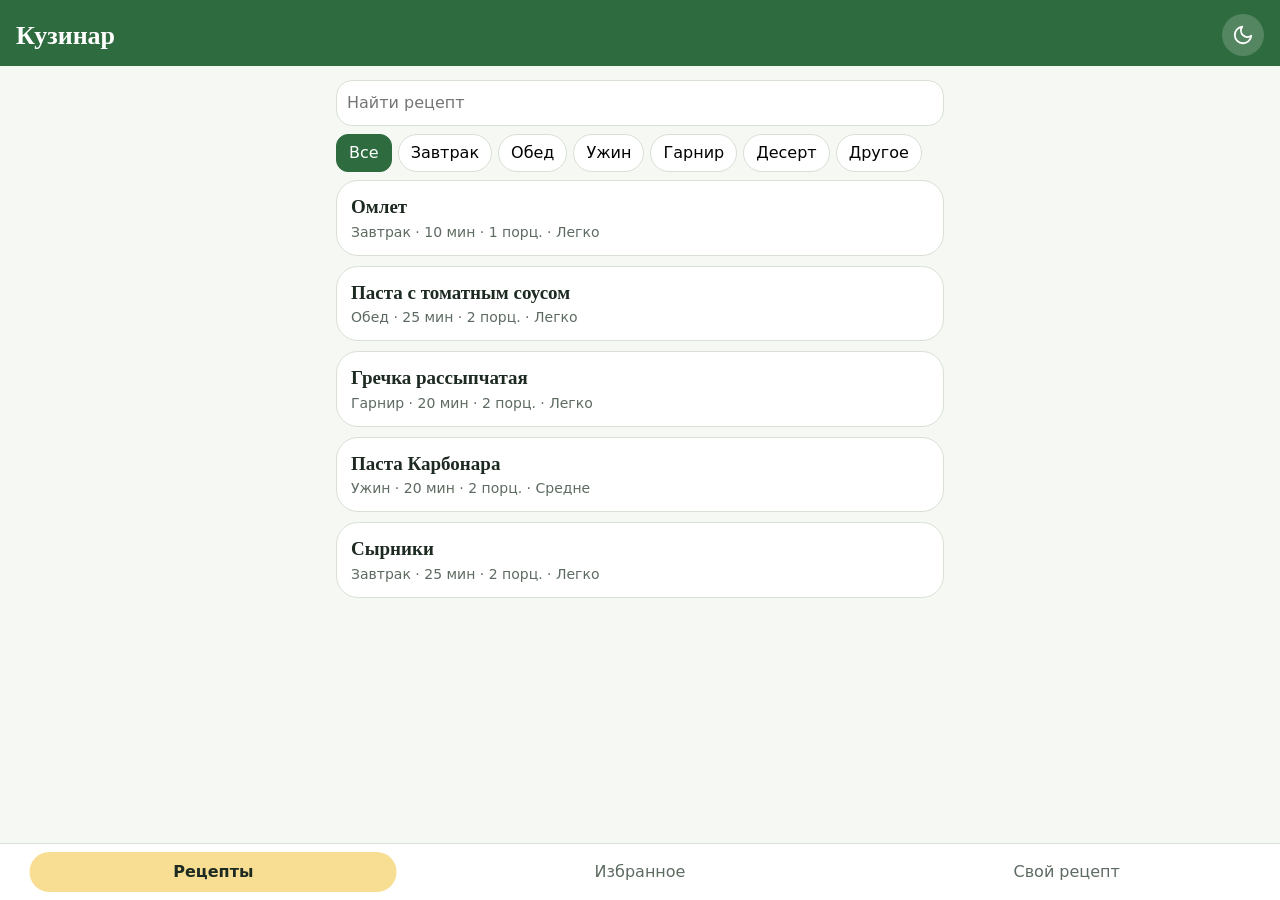
==== commit 5fd6eea0: "final functions added" ====
--- a/index.html
+++ b/index.html
@@ -4,8 +4,12 @@
 <meta charset="UTF-8">
 <meta name="viewport" content="width=device-width, initial-scale=1, viewport-fit=cover">
 <title>Кузинар</title>
+<link rel="manifest" href="manifest.json">
+<meta name="theme-color" content="#2e6b3f">
 <link rel="stylesheet" href="style.css">
 <link rel="stylesheet" href="motion.css">
+<link rel="stylesheet" href="theme.css">
+<script src="theme.js"></script>
 </head>
 <body>
 <header><h1>Кузинар</h1></header>
@@ -17,5 +21,6 @@
 </nav>
 <script src="recipes.js"></script>
 <script src="app.js"></script>
+<script>if("serviceWorker" in navigator)navigator.serviceWorker.register("sw.js")</script>
 </body>
 </html>
--- a/theme.css
+++ b/theme.css
@@ -0,0 +1,35 @@
+/* Кузинар: тёмная тема и кнопка-переключатель */
+header{display:flex;align-items:center;justify-content:space-between;gap:12px}
+
+.tt{position:relative;flex:none;width:42px;height:42px;border-radius:50%;border:0;padding:0;display:grid;place-items:center;background:rgba(255,255,255,.18);color:#fff;-webkit-tap-highlight-color:transparent;transition:transform .4s var(--spring,ease),background-color .25s}
+.tt:active{transform:scale(.86) rotate(-12deg)}
+.tt svg{grid-area:1/1;transition:transform .6s var(--spring,ease),opacity .3s}
+/* светлая тема: показываем луну (нажмёшь, станет тёмно) */
+.tt .i-sun{opacity:0;transform:rotate(-120deg) scale(.3)}
+.tt .i-moon{opacity:1;transform:none}
+:root[data-theme="dark"] .tt .i-sun{opacity:1;transform:none}
+:root[data-theme="dark"] .tt .i-moon{opacity:0;transform:rotate(120deg) scale(.3)}
+
+/* плавная смена цветов при переключении */
+body,header,nav,input,select,textarea{transition:background-color .4s,color .4s,border-color .4s}
+.card,.chips button{transition:transform .4s var(--spring,ease),border-radius .4s var(--spring,ease),background-color .4s,color .4s,border-color .4s}
+
+/* тёмная палитра */
+:root[data-theme="dark"]{
+  color-scheme:dark;
+  --bg:#111713;--ink:#e7eee8;--mute:#9db0a2;--green:#3b8a55;--lemon:#f2c94c;--line:#2b382e;--card:#1a231d;
+}
+:root[data-theme="dark"] header{background:#1c3d27}
+:root[data-theme="dark"] input,
+:root[data-theme="dark"] select,
+:root[data-theme="dark"] textarea{background:var(--card);color:var(--ink);border-color:var(--line)}
+:root[data-theme="dark"] ::placeholder{color:var(--mute);opacity:1}
+:root[data-theme="dark"] .chips button{background:var(--card);color:var(--ink)}
+:root[data-theme="dark"] .chips button.on{background:var(--green);color:#fff;border-color:var(--green)}
+:root[data-theme="dark"] nav{background:var(--card);border-top-color:var(--line)}
+:root[data-theme="dark"] nav button{color:var(--mute)}
+:root[data-theme="dark"] nav button.on{color:#1d2a21}
+:root[data-theme="dark"] nav button.on::before{opacity:.92}
+:root[data-theme="dark"] .btn.alt{color:#1d2a21}
+:root[data-theme="dark"] .btn.del{background:transparent;color:#ff8f86;border-color:#ff8f86}
+:root[data-theme="dark"] .msg{color:#ff8f86}
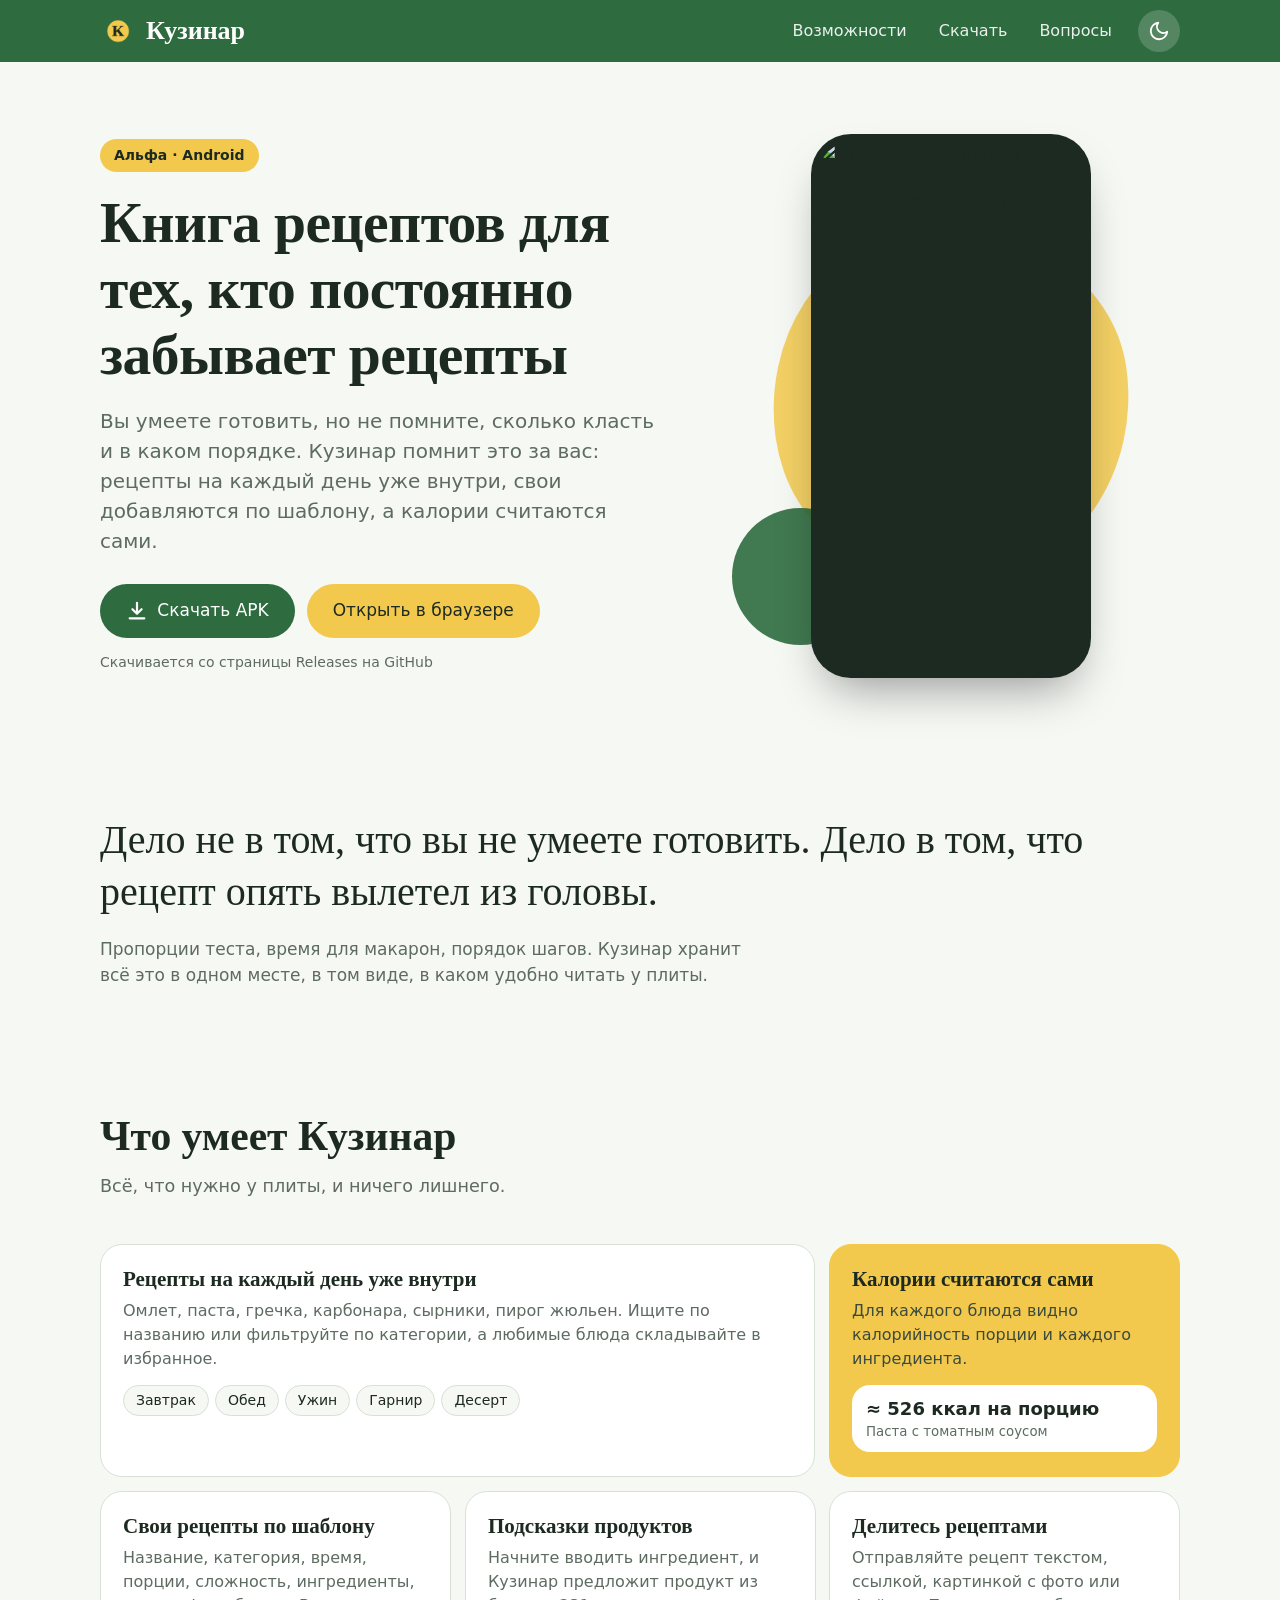
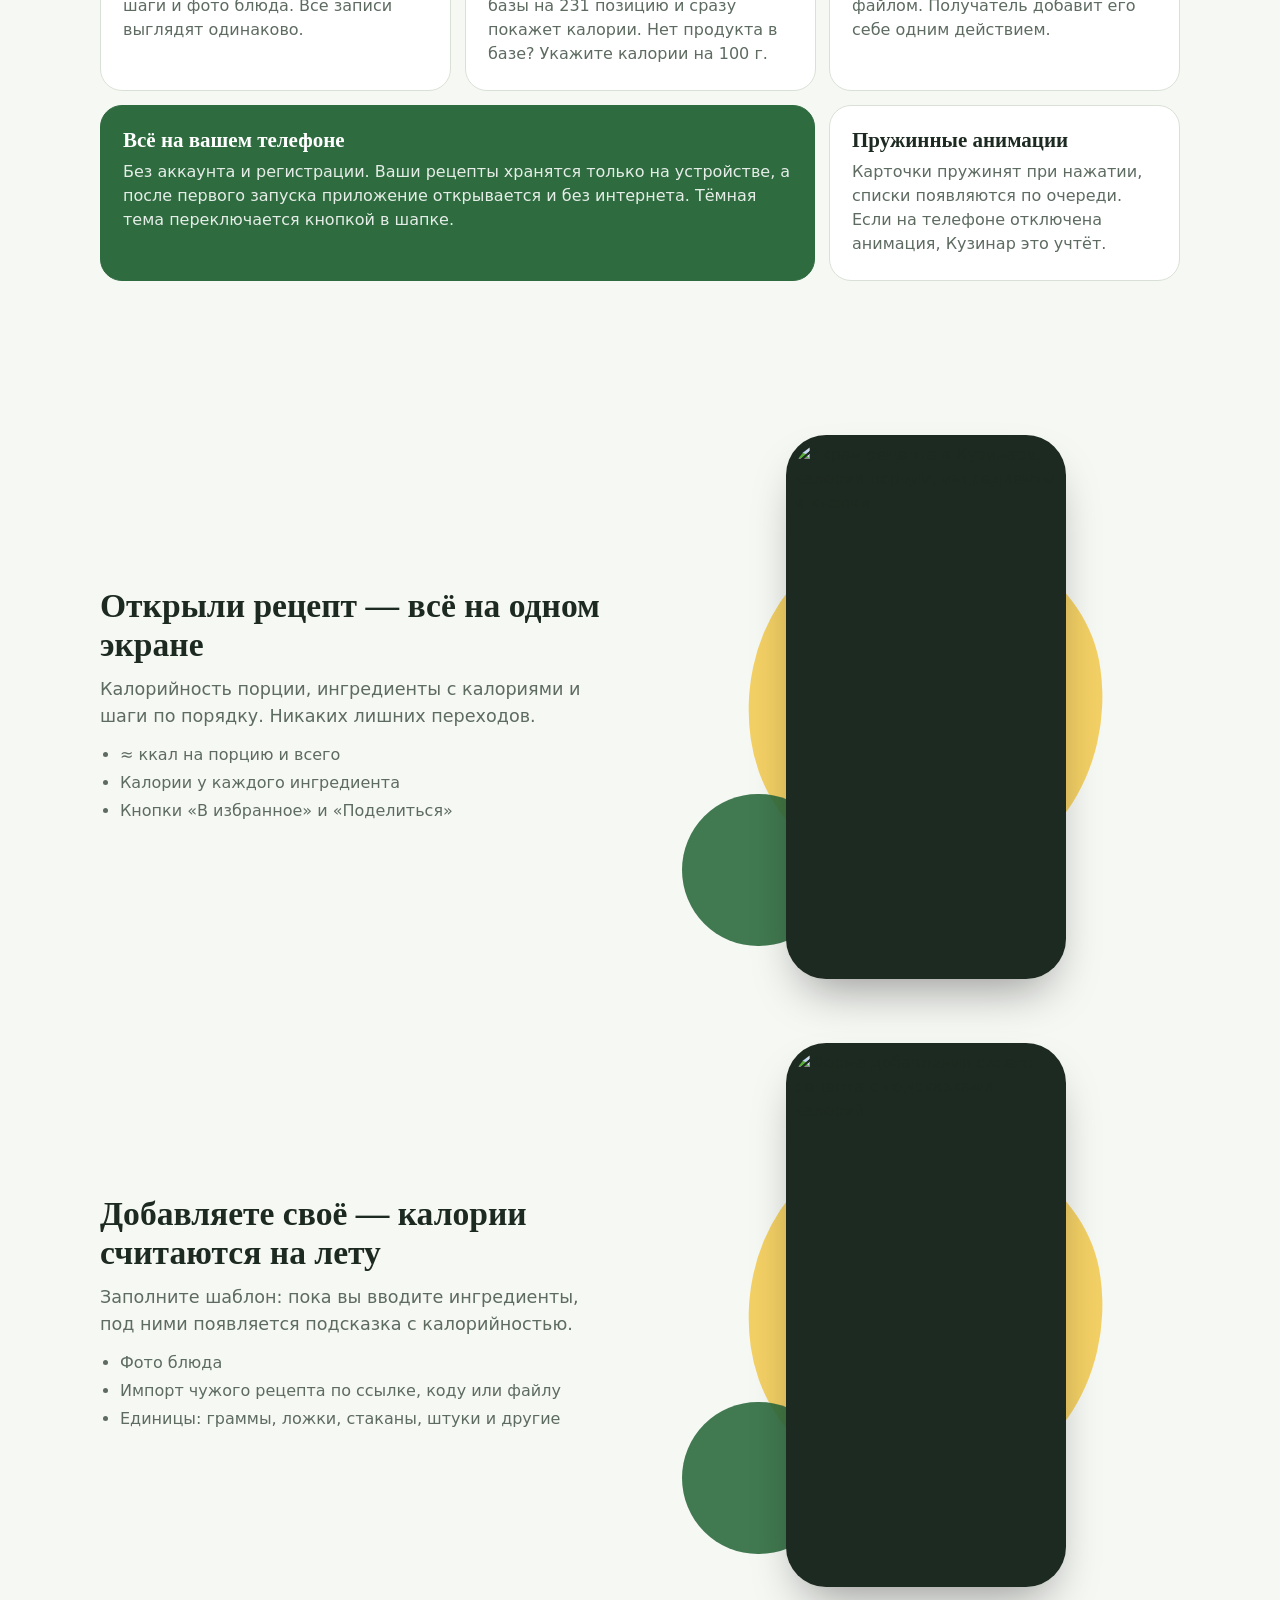
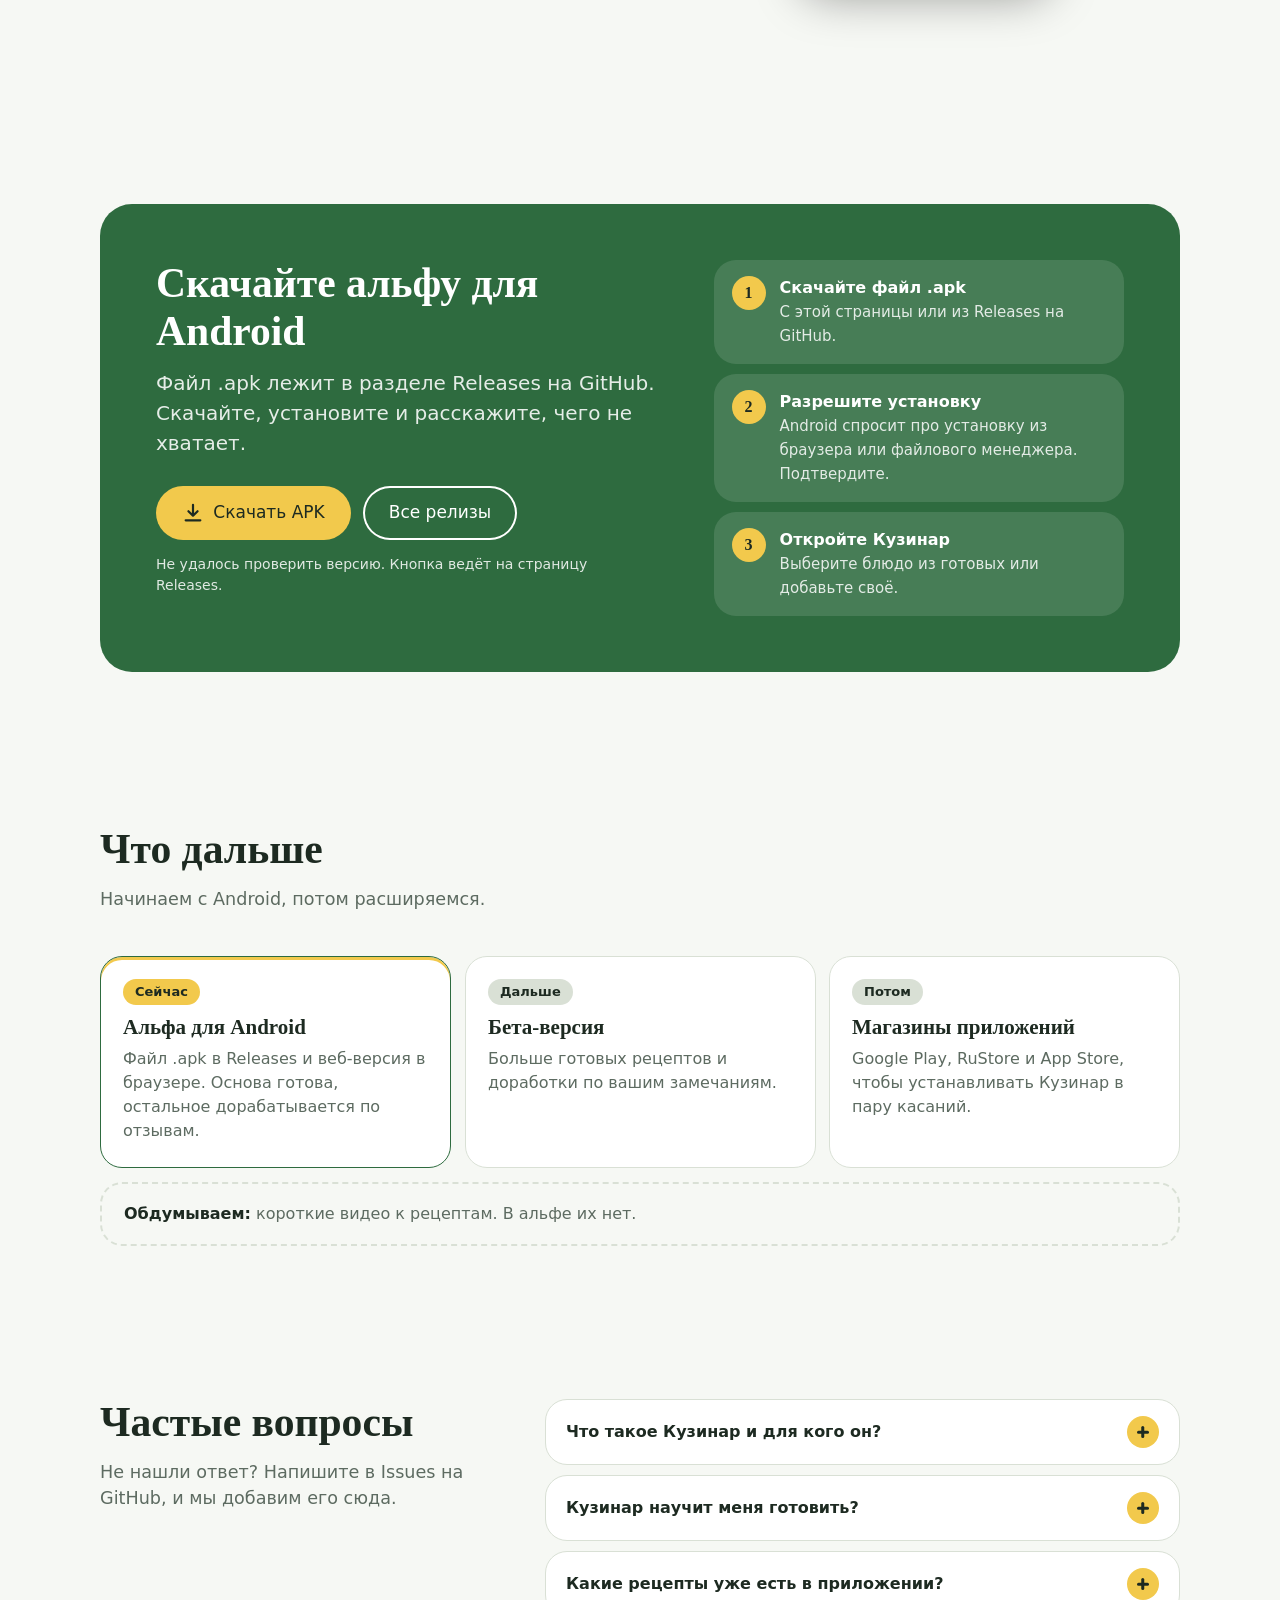
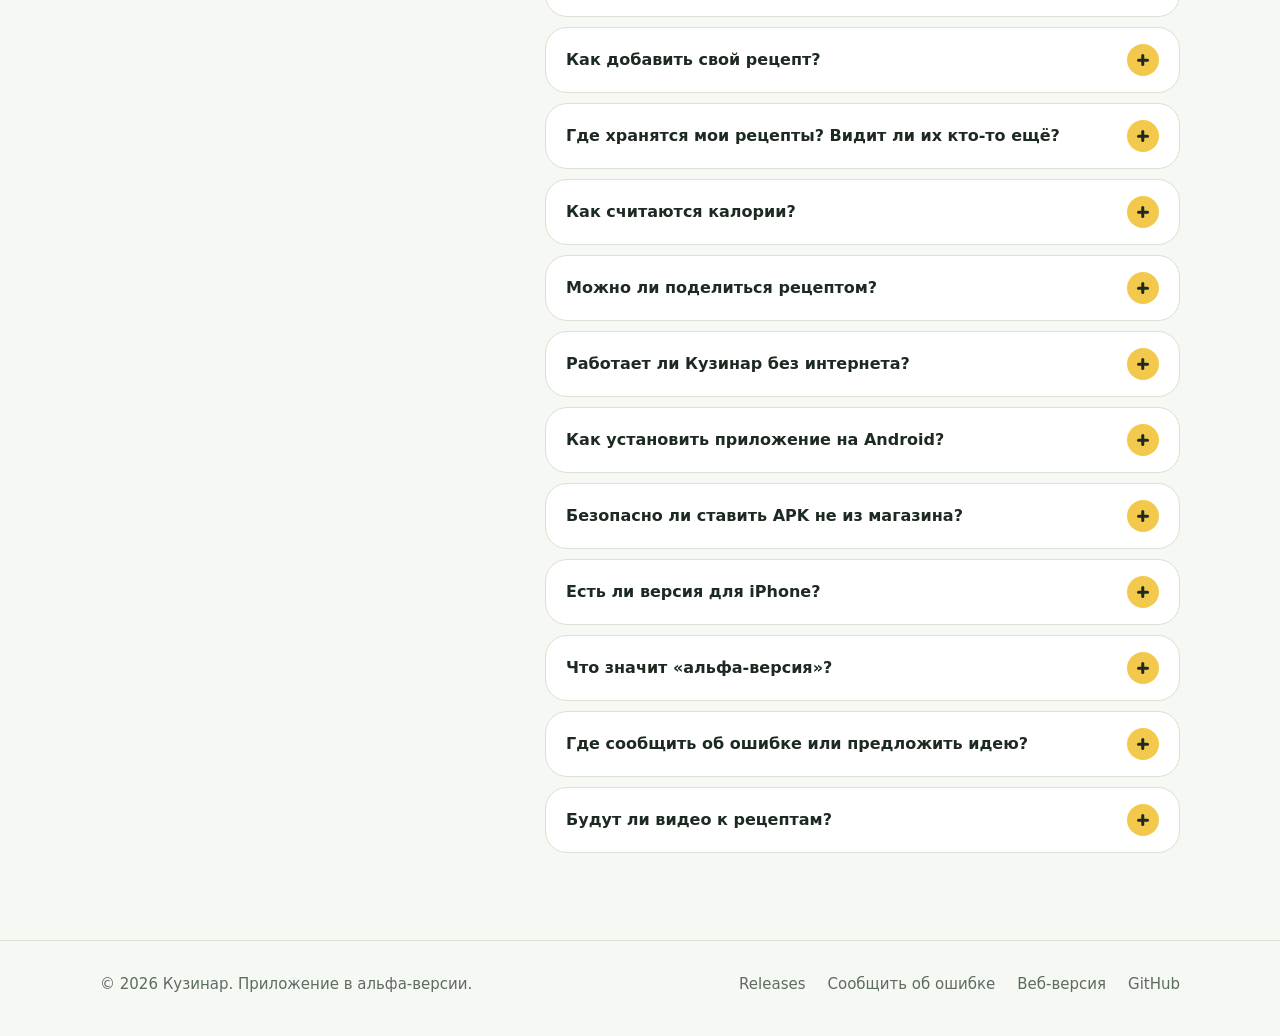
==== commit c34bafef: "added a new page" ====
--- a/index.html
+++ b/index.html
@@ -1,26 +1,610 @@
 <!DOCTYPE html>
 <html lang="ru">
 <head>
-<meta charset="UTF-8">
+<meta charset="utf-8">
 <meta name="viewport" content="width=device-width, initial-scale=1, viewport-fit=cover">
-<title>Кузинар</title>
-<link rel="manifest" href="manifest.json">
+<title>Кузинар — книга рецептов для тех, кто постоянно забывает рецепты</title>
+<meta name="description" content="Кузинар — книга рецептов: готовые блюда на каждый день, свои рецепты по шаблону, автоматический подсчёт калорий. Скачайте альфа-версию для Android с GitHub Releases.">
+<link rel="canonical" href="https://artitionoff.github.io/cuzinar/">
 <meta name="theme-color" content="#2e6b3f">
-<link rel="stylesheet" href="style.css">
-<link rel="stylesheet" href="motion.css">
-<link rel="stylesheet" href="theme.css">
-<script src="theme.js"></script>
+<meta property="og:type" content="website">
+<meta property="og:title" content="Кузинар — книга рецептов для тех, кто постоянно забывает рецепты">
+<meta property="og:description" content="Готовить умеете, а рецепты забываете? Кузинар помнит их за вас. Альфа для Android уже в Releases.">
+<meta property="og:url" content="https://artitionoff.github.io/cuzinar/">
+<meta property="og:locale" content="ru_RU">
+<link rel="icon" type="image/png" href="../app/icon-192.png">
+
+<!-- Тема: тот же ключ и значения, что в приложении, поэтому выбор общий для сайта и приложения -->
+<script>
+(function () {
+  var d = false;
+  try { var s = localStorage.getItem('cz_theme'); d = s ? s === 'dark' : matchMedia('(prefers-color-scheme: dark)').matches; } catch (e) {}
+  document.documentElement.setAttribute('data-theme', d ? 'dark' : 'light');
+})();
+</script>
+
+<script type="application/ld+json">
+{
+  "@context": "https://schema.org",
+  "@type": "FAQPage",
+  "mainEntity": [
+    {
+      "@type": "Question",
+      "name": "Что такое Кузинар и для кого он?",
+      "acceptedAnswer": {
+        "@type": "Answer",
+        "text": "Кузинар — книга рецептов для тех, кто постоянно забывает рецепты. Готовить вы умеете, но не помните, сколько класть и в каком порядке. Приложение хранит рецепты, чтобы их не нужно было держать в голове."
+      }
+    },
+    {
+      "@type": "Question",
+      "name": "Кузинар научит меня готовить?",
+      "acceptedAnswer": {
+        "@type": "Answer",
+        "text": "Нет, и не пытается. Он решает другую задачу: помнить рецепты за вас. Если вы понимаете, что такое «обжарить лук», но каждый раз гуглите пропорции, вам сюда."
+      }
+    },
+    {
+      "@type": "Question",
+      "name": "Какие рецепты уже есть в приложении?",
+      "acceptedAnswer": {
+        "@type": "Answer",
+        "text": "В альфе шесть готовых блюд на каждый день: омлет, паста с томатным соусом, гречка рассыпчатая, паста карбонара, сырники и пирог жюльен. Их можно искать и фильтровать по категориям: завтрак, обед, ужин, гарнир, десерт. Набор будет расти."
+      }
+    },
+    {
+      "@type": "Question",
+      "name": "Как добавить свой рецепт?",
+      "acceptedAnswer": {
+        "@type": "Answer",
+        "text": "Откройте вкладку «Свой рецепт» и заполните шаблон: название, категория, время, число порций, сложность, ингредиенты и шаги. По желанию добавьте фото блюда."
+      }
+    },
+    {
+      "@type": "Question",
+      "name": "Где хранятся мои рецепты? Видит ли их кто-то ещё?",
+      "acceptedAnswer": {
+        "@type": "Answer",
+        "text": "Только на вашем телефоне. Аккаунта и регистрации нет, рецепты никуда не отправляются. Если удалить приложение или очистить его данные, рецепты исчезнут вместе с ними, поэтому важные лучше сохранить файлом через «Поделиться»."
+      }
+    },
+    {
+      "@type": "Question",
+      "name": "Как считаются калории?",
+      "acceptedAnswer": {
+        "@type": "Answer",
+        "text": "Кузинар считает только калории, без белков, жиров и углеводов. Приложение находит ингредиенты в своей базе продуктов, а на экране рецепта показывает калорийность порции и каждого ингредиента. Значения ориентировочные и считаются по сырым продуктам. Если продукта нет в базе, в своём рецепте можно указать калории на 100 г."
+      }
+    },
+    {
+      "@type": "Question",
+      "name": "Можно ли поделиться рецептом?",
+      "acceptedAnswer": {
+        "@type": "Answer",
+        "text": "Да. Рецепт можно отправить текстом, ссылкой, текстом с фото или файлом. Ссылка откроется в Кузинаре и добавит рецепт сама. Принять рецепт можно по ссылке, коду или файлу: «Свой рецепт» и затем «Импорт»."
+      }
+    },
+    {
+      "@type": "Question",
+      "name": "Работает ли Кузинар без интернета?",
+      "acceptedAnswer": {
+        "@type": "Answer",
+        "text": "Да. После первого запуска приложение сохраняет нужные файлы на телефоне, и рецепты открываются без сети."
+      }
+    },
+    {
+      "@type": "Question",
+      "name": "Как установить приложение на Android?",
+      "acceptedAnswer": {
+        "@type": "Answer",
+        "text": "Скачайте файл .apk со страницы Releases, откройте его на телефоне, разрешите установку из этого источника (Android спросит сам) и нажмите «Установить». Затем запустите Кузинар с экрана приложений."
+      }
+    },
+    {
+      "@type": "Question",
+      "name": "Безопасно ли ставить APK не из магазина?",
+      "acceptedAnswer": {
+        "@type": "Answer",
+        "text": "Ставьте файл только со страницы Releases официального репозитория этого сайта: другим копиям доверять не стоит. Предупреждение Android о неизвестных источниках появляется для любого приложения вне Google Play. После установки разрешение можно снова отключить в настройках."
+      }
+    },
+    {
+      "@type": "Question",
+      "name": "Есть ли версия для iPhone?",
+      "acceptedAnswer": {
+        "@type": "Answer",
+        "text": "Пока нет. Сейчас доступна альфа-версия в виде .apk для Android, а в браузере приложение можно открыть на любом устройстве. В планах релизы в App Store, Google Play и RuStore, сроков пока нет."
+      }
+    },
+    {
+      "@type": "Question",
+      "name": "Что значит «альфа-версия»?",
+      "acceptedAnswer": {
+        "@type": "Answer",
+        "text": "Это ранний тест: основа уже работает, но возможны ошибки, а функции и внешний вид будут меняться. Если что-то сломалось или неудобно, напишите об этом."
+      }
+    },
+    {
+      "@type": "Question",
+      "name": "Где сообщить об ошибке или предложить идею?",
+      "acceptedAnswer": {
+        "@type": "Answer",
+        "text": "Откройте обращение в разделе Issues репозитория на GitHub: опишите, что произошло, на каком телефоне и в какой версии."
+      }
+    },
+    {
+      "@type": "Question",
+      "name": "Будут ли видео к рецептам?",
+      "acceptedAnswer": {
+        "@type": "Answer",
+        "text": "Фото к своим рецептам уже можно добавлять. Короткие видео мы обдумываем, но в альфе их нет."
+      }
+    }
+  ]
+}
+</script>
+
+<style>
+/* ───────── Палитра и шрифты — как в приложении ───────── */
+:root {
+  --bg: #f6f8f4; --ink: #1d2a21; --mute: #5d6b61;
+  --green: #2e6b3f; --lemon: #f2c94c; --line: #d9e0d5; --card: #fff;
+  --head: #2e6b3f;
+  --spring: cubic-bezier(.34, 1.56, .64, 1);
+  --smooth: cubic-bezier(.2, 0, 0, 1);
+}
+:root[data-theme="dark"] {
+  color-scheme: dark;
+  --bg: #111713; --ink: #e7eee8; --mute: #9db0a2;
+  --green: #3b8a55; --lemon: #f2c94c; --line: #2b382e; --card: #1a231d;
+  --head: #1c3d27;
+}
+
+*, *::before, *::after { box-sizing: border-box; }
+html { scroll-behavior: smooth; scroll-padding-top: 84px; }
+body {
+  margin: 0; background: var(--bg); color: var(--ink);
+  font: 16px/1.5 system-ui, sans-serif;
+  transition: background-color .4s, color .4s;
+}
+h1, h2, h3 { font-family: Georgia, serif; margin: 0; line-height: 1.15; }
+p { margin: 0; }
+img { display: block; max-width: 100%; height: auto; }
+a { color: inherit; }
+:focus-visible { outline: 3px solid var(--lemon); outline-offset: 3px; border-radius: 10px; }
+.wrap { width: min(1080px, 100% - 32px); margin-inline: auto; }
+
+/* ───────── Кнопки (как .btn в приложении) ───────── */
+.btn {
+  display: inline-flex; align-items: center; justify-content: center; gap: .55em;
+  min-height: 54px; padding: 14px 26px;
+  background: var(--green); color: #fff; border: 0; border-radius: 999px;
+  font: inherit; font-size: 17px; text-decoration: none; cursor: pointer;
+  -webkit-tap-highlight-color: transparent;
+  transition: transform .4s var(--spring), background-color .25s var(--smooth), color .3s var(--smooth);
+}
+.btn:hover { transform: scale(1.04); }
+.btn:active { transform: scale(.94); }
+.btn.alt { background: var(--lemon); color: #1d2a21; }
+.btn.line { background: transparent; color: inherit; box-shadow: inset 0 0 0 2px currentColor; }
+.btn svg { width: 22px; height: 22px; flex: none; }
+
+/* ───────── Шапка (зелёная, как в приложении) ───────── */
+header.top {
+  position: sticky; top: 0; z-index: 20;
+  background: var(--head); color: #fff;
+  padding: calc(10px + env(safe-area-inset-top, 0px)) 0 10px;
+  transition: background-color .4s;
+}
+header.top .wrap { display: flex; align-items: center; gap: 12px; }
+.logo { display: inline-flex; align-items: center; gap: 10px; text-decoration: none; color: #fff; }
+.logo img { width: 36px; height: 36px; border-radius: 10px; }
+.logo span { font: 26px Georgia, serif; font-weight: 700; }
+.nav { display: flex; gap: 4px; margin-left: auto; }
+.nav a { color: #fff; opacity: .9; text-decoration: none; padding: 8px 14px; border-radius: 999px; transition: background-color .25s, transform .4s var(--spring); }
+.nav a:hover { background: rgba(255,255,255,.18); }
+.nav a:active { transform: scale(.92); }
+/* Кнопка темы: копия .tt из приложения */
+.tt { position: relative; flex: none; width: 42px; height: 42px; border-radius: 50%; border: 0; padding: 0; display: grid; place-items: center; background: rgba(255,255,255,.18); color: #fff; cursor: pointer; -webkit-tap-highlight-color: transparent; transition: transform .4s var(--spring), background-color .25s; }
+.tt:active { transform: scale(.86) rotate(-12deg); }
+.tt svg { grid-area: 1/1; transition: transform .6s var(--spring), opacity .3s; }
+.tt .i-sun { opacity: 0; transform: rotate(-120deg) scale(.3); }
+.tt .i-moon { opacity: 1; transform: none; }
+:root[data-theme="dark"] .tt .i-sun { opacity: 1; transform: none; }
+:root[data-theme="dark"] .tt .i-moon { opacity: 0; transform: rotate(120deg) scale(.3); }
+
+/* ───────── Анимации приложения ───────── */
+@keyframes rise { from { opacity: 0; transform: translateY(24px) scale(.95); } to { opacity: 1; transform: none; } }
+@keyframes pop { 0% { transform: scale(.8); } 60% { transform: scale(1.08); } 100% { transform: scale(1); } }
+.hero .wrap > div:first-child > * { animation: rise .6s var(--spring) both; }
+.hero .wrap > div:first-child > :nth-child(2) { animation-delay: .05s; }
+.hero .wrap > div:first-child > :nth-child(3) { animation-delay: .1s; }
+.hero .wrap > div:first-child > :nth-child(4) { animation-delay: .15s; }
+.hero .wrap > div:first-child > :nth-child(5) { animation-delay: .2s; }
+.reveal.js-off { opacity: 0; transform: translateY(24px) scale(.95); }
+.reveal.in { animation: rise .6s var(--spring) both; }
+
+/* ───────── Hero ───────── */
+.hero { padding: clamp(32px, 6vw, 72px) 0 clamp(48px, 7vw, 88px); overflow: hidden; }
+.hero .wrap { display: grid; grid-template-columns: 1.1fr .9fr; gap: clamp(28px, 5vw, 64px); align-items: center; }
+.badge { display: inline-block; background: var(--lemon); color: #1d2a21; padding: 6px 14px; border-radius: 999px; font-weight: 600; font-size: 14px; animation: pop .45s var(--spring) .3s both; }
+h1.big { font-size: clamp(2.1rem, 5vw, 3.6rem); font-weight: 700; margin: 18px 0; letter-spacing: -.01em; }
+.lead { font-size: clamp(1.05rem, 2vw, 1.25rem); color: var(--mute); max-width: 34em; }
+.cta { display: flex; flex-wrap: wrap; gap: 12px; margin-top: 28px; }
+.cta-meta { margin-top: 14px; color: var(--mute); font-size: 14px; min-height: 1.5em; }
+
+.stage { position: relative; display: grid; place-items: center; }
+.stage::before { content: ""; position: absolute; width: 78%; aspect-ratio: 1; border-radius: 46% 54% 50% 50% / 52% 46% 54% 48%; background: var(--lemon); opacity: .85; transform: rotate(-8deg); }
+.stage::after { content: ""; position: absolute; width: 30%; aspect-ratio: 1; border-radius: 50%; background: var(--green); left: 2%; bottom: 6%; opacity: .9; }
+.phone { position: relative; z-index: 1; width: min(280px, 72vw); padding: 8px; background: #1d2a21; border-radius: 40px; box-shadow: 0 24px 48px -16px rgba(0,0,0,.4); animation: rise .8s var(--spring) .15s both; }
+.phone img { border-radius: 32px; width: 100%; }
+:root[data-theme="dark"] .s-light { display: none; }
+:root:not([data-theme="dark"]) .s-dark { display: none; }
+
+/* ───────── Секции ───────── */
+section { padding: clamp(40px, 6vw, 80px) 0; }
+h2 { font-size: clamp(1.7rem, 3.6vw, 2.6rem); }
+.sec-head { max-width: 38rem; margin-bottom: clamp(24px, 4vw, 44px); }
+.sec-head p { margin-top: 12px; color: var(--mute); font-size: 1.1rem; }
+
+.statement { padding-block: clamp(24px, 4vw, 48px); }
+.statement p { font: clamp(1.45rem, 3.4vw, 2.5rem)/1.3 Georgia, serif; max-width: 26em; }
+.statement small { display: block; margin-top: 18px; font: 17px/1.55 system-ui, sans-serif; color: var(--mute); max-width: 38em; }
+
+/* Карточки — как .card в приложении, но крупнее */
+.grid { display: grid; grid-template-columns: repeat(3, 1fr); gap: 14px; }
+.card { background: var(--card); border: 1px solid var(--line); border-radius: 22px; padding: 22px 22px 24px; transition: transform .4s var(--spring), border-radius .4s var(--spring), background-color .4s, border-color .4s; }
+.card:hover { border-radius: 30px; transform: translateY(-3px); }
+.card h3 { font-size: 21px; margin-bottom: 8px; }
+.card p { color: var(--mute); }
+.card.wide { grid-column: span 2; }
+.card.lemon { background: var(--lemon); border-color: var(--lemon); color: #1d2a21; }
+.card.lemon p { color: #3b4a3f; }
+.card.green { background: var(--green); border-color: var(--green); color: #fff; }
+.card.green p { color: rgba(255,255,255,.88); }
+.tags { display: flex; flex-wrap: wrap; gap: 6px; margin-top: 14px; }
+.tags span { border: 1px solid var(--line); background: var(--bg); border-radius: 999px; padding: 4px 12px; font-size: 14px; }
+.card.green .tags span { background: rgba(255,255,255,.14); border-color: transparent; }
+.kpill { margin-top: 14px; background: #fff; color: #1d2a21; border-radius: 18px; padding: 10px 14px; }
+.kpill b { font-size: 18px; }
+.kpill small { display: block; color: #5d6b61; }
+
+/* Показ экранов */
+.show { display: grid; grid-template-columns: 1fr 1fr; gap: clamp(24px, 5vw, 64px); align-items: center; margin-bottom: clamp(32px, 6vw, 64px); }
+.show.flip .stage { order: 2; }
+.show .stage::before { width: 70%; }
+.show h3 { font-size: clamp(1.5rem, 3vw, 2.1rem); margin-bottom: 12px; }
+.show p { color: var(--mute); font-size: 1.1rem; max-width: 30em; }
+.show ul { margin: 14px 0 0; padding-left: 20px; color: var(--mute); }
+.show li { margin-bottom: 4px; }
+
+/* Скачать */
+.get { background: var(--head); color: #fff; border-radius: 32px; padding: clamp(24px, 5vw, 56px); display: grid; grid-template-columns: 1.1fr .9fr; gap: clamp(24px, 5vw, 56px); transition: background-color .4s; }
+.get h2 { color: #fff; }
+.get .lead { color: rgba(255,255,255,.88); margin-top: 12px; }
+.rel { margin-top: 14px; font-size: 14px; color: rgba(255,255,255,.85); min-height: 1.5em; }
+.how { list-style: none; margin: 0; padding: 0; display: grid; gap: 10px; align-content: center; counter-reset: s; }
+.how li { counter-increment: s; display: flex; gap: 14px; align-items: flex-start; background: rgba(255,255,255,.12); padding: 16px 18px; border-radius: 22px; }
+.how li::before { content: counter(s); flex: none; width: 34px; height: 34px; display: grid; place-items: center; border-radius: 50%; background: var(--lemon); color: #1d2a21; font: 700 16px Georgia, serif; }
+.how b { display: block; }
+.how span { opacity: .85; font-size: 15px; }
+
+/* Планы */
+.road { display: grid; grid-template-columns: repeat(3, 1fr); gap: 14px; }
+.stop.now { border-color: var(--green); box-shadow: inset 0 3px 0 var(--lemon); }
+.tag { display: inline-block; margin-bottom: 10px; padding: 3px 12px; border-radius: 999px; font-size: 13px; font-weight: 600; background: var(--line); color: var(--ink); }
+.stop.now .tag { background: var(--lemon); color: #1d2a21; }
+.ideas { margin-top: 14px; padding: 18px 22px; border-radius: 22px; border: 2px dashed var(--line); color: var(--mute); }
+.ideas b { color: var(--ink); }
+
+/* FAQ */
+.faq-grid { display: grid; grid-template-columns: .75fr 1.25fr; gap: clamp(24px, 5vw, 64px); align-items: start; }
+.faq-grid .sec-head { position: sticky; top: 96px; margin: 0; }
+.qa { background: var(--card); border: 1px solid var(--line); border-radius: 22px; margin-bottom: 10px; transition: border-color .25s, background-color .4s; }
+.qa[open] { border-color: var(--green); }
+.qa summary { list-style: none; cursor: pointer; display: flex; align-items: center; justify-content: space-between; gap: 16px; padding: 16px 20px; font-weight: 600; border-radius: 22px; }
+.qa summary::-webkit-details-marker { display: none; }
+.qa summary i { flex: none; width: 32px; height: 32px; border-radius: 50%; background: var(--lemon); position: relative; transition: transform .5s var(--spring); }
+.qa summary i::before, .qa summary i::after { content: ""; position: absolute; left: 50%; top: 50%; width: 12px; height: 2.5px; background: #1d2a21; border-radius: 2px; transform: translate(-50%, -50%); }
+.qa summary i::after { transform: translate(-50%, -50%) rotate(90deg); }
+.qa[open] summary i { transform: rotate(135deg); }
+.ans { padding: 0 20px 18px; color: var(--mute); }
+.qa[open] .ans { animation: rise .45s var(--spring) both; }
+.ans a { color: var(--green); font-weight: 600; }
+:root[data-theme="dark"] .ans a { color: #7fcf98; }
+
+footer { border-top: 1px solid var(--line); padding: 32px 0 calc(40px + env(safe-area-inset-bottom, 0px)); color: var(--mute); font-size: 15px; }
+footer .wrap { display: flex; flex-wrap: wrap; gap: 12px 28px; justify-content: space-between; }
+footer nav { display: flex; flex-wrap: wrap; gap: 8px 22px; }
+footer a { text-decoration: none; }
+footer a:hover { color: var(--green); text-decoration: underline; }
+
+/* ───────── Адаптив ───────── */
+@media (max-width: 860px) {
+  .hero .wrap, .get, .faq-grid, .show { grid-template-columns: 1fr; }
+  .show.flip .stage { order: 0; }
+  .grid, .road { grid-template-columns: 1fr; }
+  .card.wide { grid-column: auto; }
+  .faq-grid .sec-head { position: static; }
+  .stage { margin-top: 8px; }
+}
+@media (max-width: 600px) {
+  .nav { display: none; }
+  header.top .wrap { justify-content: space-between; }
+  .btn { width: 100%; }
+  .get { border-radius: 26px; }
+}
+@media (prefers-reduced-motion: reduce) {
+  html { scroll-behavior: auto; }
+  *, *::before, *::after { animation: none !important; transition: none !important; }
+  .reveal.js-off { opacity: 1; transform: none; }
+}
+</style>
 </head>
 <body>
-<header><h1>Кузинар</h1></header>
-<main id="app"></main>
-<nav id="nav">
-  <button data-act="tab" data-v="all">Рецепты</button>
-  <button data-act="tab" data-v="fav">Избранное</button>
-  <button data-act="tab" data-v="add">Свой рецепт</button>
-</nav>
-<script src="recipes.js"></script>
-<script src="app.js"></script>
-<script>if("serviceWorker" in navigator)navigator.serviceWorker.register("sw.js")</script>
+
+<header class="top">
+  <div class="wrap">
+    <a class="logo" href="#top" aria-label="Кузинар — в начало страницы">
+      <img src="../app/icon-192.png" alt="" width="36" height="36">
+      <span>Кузинар</span>
+    </a>
+    <nav class="nav" aria-label="Разделы страницы">
+      <a href="#features">Возможности</a>
+      <a href="#download">Скачать</a>
+      <a href="#faq">Вопросы</a>
+    </nav>
+    <button class="tt" id="tt" type="button" aria-label="Сменить тему">
+      <svg class="i-sun" viewBox="0 0 24 24" width="22" height="22" fill="none" stroke="currentColor" stroke-width="2" stroke-linecap="round" stroke-linejoin="round" aria-hidden="true"><circle cx="12" cy="12" r="4"/><path d="M12 2v2M12 20v2M4.9 4.9l1.4 1.4M17.7 17.7l1.4 1.4M2 12h2M20 12h2M4.9 19.1l1.4-1.4M17.7 6.3l1.4-1.4"/></svg>
+      <svg class="i-moon" viewBox="0 0 24 24" width="22" height="22" fill="none" stroke="currentColor" stroke-width="2" stroke-linecap="round" stroke-linejoin="round" aria-hidden="true"><path d="M21 12.8A9 9 0 1 1 11.2 3a7 7 0 0 0 9.8 9.8z"/></svg>
+    </button>
+  </div>
+</header>
+
+<main id="top">
+
+<div class="hero">
+  <div class="wrap">
+    <div>
+      <span class="badge">Альфа · Android</span>
+      <h1 class="big">Книга рецептов для тех, кто постоянно забывает рецепты</h1>
+      <p class="lead">Вы умеете готовить, но не помните, сколько класть и в каком порядке. Кузинар помнит это за вас: рецепты на каждый день уже внутри, свои добавляются по шаблону, а калории считаются сами.</p>
+      <div class="cta">
+        <a class="btn" href="https://github.com/artitionoff/artitionoff.github.io/releases" data-apk>
+          <svg viewBox="0 0 24 24" fill="none" stroke="currentColor" stroke-width="2.4" stroke-linecap="round" stroke-linejoin="round" aria-hidden="true"><path d="M12 3v12m0 0-5-5m5 5 5-5M4 20h16"/></svg>
+          <span data-apk-label>Скачать APK</span>
+        </a>
+        <a class="btn alt" href="../app/">Открыть в браузере</a>
+      </div>
+      <p class="cta-meta" id="hero-meta">Скачивается со страницы Releases на GitHub</p>
+    </div>
+    <div class="stage">
+      <div class="phone">
+        <img class="s-light" src="img/list-light.webp" width="780" height="1560" alt="Экран приложения Кузинар: список рецептов с калорийностью порции">
+        <img class="s-dark" src="img/list-dark.webp" width="780" height="1560" alt="Экран приложения Кузинар в тёмной теме: список рецептов">
+      </div>
+    </div>
+  </div>
+</div>
+
+<section class="statement">
+  <div class="wrap reveal">
+    <p>Дело не в том, что вы не умеете готовить. Дело в том, что рецепт опять вылетел из головы.
+      <small>Пропорции теста, время для макарон, порядок шагов. Кузинар хранит всё это в одном месте, в том виде, в каком удобно читать у плиты.</small>
+    </p>
+  </div>
+</section>
+
+<section id="features">
+  <div class="wrap">
+    <div class="sec-head reveal">
+      <h2>Что умеет Кузинар</h2>
+      <p>Всё, что нужно у плиты, и ничего лишнего.</p>
+    </div>
+    <div class="grid">
+      <article class="card wide reveal">
+        <h3>Рецепты на каждый день уже внутри</h3>
+        <p>Омлет, паста, гречка, карбонара, сырники, пирог жюльен. Ищите по названию или фильтруйте по категории, а любимые блюда складывайте в избранное.</p>
+        <div class="tags"><span>Завтрак</span><span>Обед</span><span>Ужин</span><span>Гарнир</span><span>Десерт</span></div>
+      </article>
+      <article class="card lemon reveal">
+        <h3>Калории считаются сами</h3>
+        <p>Для каждого блюда видно калорийность порции и каждого ингредиента.</p>
+        <div class="kpill"><b>≈ 526 ккал на порцию</b><small>Паста с томатным соусом</small></div>
+      </article>
+      <article class="card reveal">
+        <h3>Свои рецепты по шаблону</h3>
+        <p>Название, категория, время, порции, сложность, ингредиенты, шаги и фото блюда. Все записи выглядят одинаково.</p>
+      </article>
+      <article class="card reveal">
+        <h3>Подсказки продуктов</h3>
+        <p>Начните вводить ингредиент, и Кузинар предложит продукт из базы на 231 позицию и сразу покажет калории. Нет продукта в базе? Укажите калории на 100 г.</p>
+      </article>
+      <article class="card reveal">
+        <h3>Делитесь рецептами</h3>
+        <p>Отправляйте рецепт текстом, ссылкой, картинкой с фото или файлом. Получатель добавит его себе одним действием.</p>
+      </article>
+      <article class="card green wide reveal">
+        <h3>Всё на вашем телефоне</h3>
+        <p>Без аккаунта и регистрации. Ваши рецепты хранятся только на устройстве, а после первого запуска приложение открывается и без интернета. Тёмная тема переключается кнопкой в шапке.</p>
+      </article>
+      <article class="card reveal">
+        <h3>Пружинные анимации</h3>
+        <p>Карточки пружинят при нажатии, списки появляются по очереди. Если на телефоне отключена анимация, Кузинар это учтёт.</p>
+      </article>
+    </div>
+  </div>
+</section>
+
+<section>
+  <div class="wrap">
+    <div class="show">
+      <div class="reveal">
+        <h3>Открыли рецепт — всё на одном экране</h3>
+        <p>Калорийность порции, ингредиенты с калориями и шаги по порядку. Никаких лишних переходов.</p>
+        <ul><li>≈ ккал на порцию и всего</li><li>Калории у каждого ингредиента</li><li>Кнопки «В избранное» и «Поделиться»</li></ul>
+      </div>
+      <div class="stage">
+        <div class="phone">
+          <img class="s-light" src="img/recipe-light.webp" width="780" height="1560" loading="lazy" alt="Экран рецепта в Кузинаре: калории порции, ингредиенты и кнопки">
+          <img class="s-dark" src="img/recipe-dark.webp" width="780" height="1560" loading="lazy" alt="Экран рецепта в Кузинаре в тёмной теме">
+        </div>
+      </div>
+    </div>
+    <div class="show flip">
+      <div class="reveal">
+        <h3>Добавляете своё — калории считаются на лету</h3>
+        <p>Заполните шаблон: пока вы вводите ингредиенты, под ними появляется подсказка с калорийностью.</p>
+        <ul><li>Фото блюда</li><li>Импорт чужого рецепта по ссылке, коду или файлу</li><li>Единицы: граммы, ложки, стаканы, штуки и другие</li></ul>
+      </div>
+      <div class="stage">
+        <div class="phone">
+          <img class="s-light" src="img/add-light.webp" width="780" height="1560" loading="lazy" alt="Форма добавления своего рецепта с подсказками калорий">
+          <img class="s-dark" src="img/add-dark.webp" width="780" height="1560" loading="lazy" alt="Форма добавления своего рецепта в тёмной теме">
+        </div>
+      </div>
+    </div>
+  </div>
+</section>
+
+<section id="download">
+  <div class="wrap">
+    <div class="get reveal">
+      <div>
+        <h2>Скачайте альфу для Android</h2>
+        <p class="lead">Файл .apk лежит в разделе Releases на GitHub. Скачайте, установите и расскажите, чего не хватает.</p>
+        <div class="cta">
+          <a class="btn alt" href="https://github.com/artitionoff/artitionoff.github.io/releases" data-apk>
+            <svg viewBox="0 0 24 24" fill="none" stroke="currentColor" stroke-width="2.4" stroke-linecap="round" stroke-linejoin="round" aria-hidden="true"><path d="M12 3v12m0 0-5-5m5 5 5-5M4 20h16"/></svg>
+            <span data-apk-label>Скачать APK</span>
+          </a>
+          <a class="btn line" href="https://github.com/artitionoff/artitionoff.github.io/releases">Все релизы</a>
+        </div>
+        <p class="rel" id="rel-meta">Ищем последнюю версию…</p>
+      </div>
+      <ol class="how">
+        <li><div><b>Скачайте файл .apk</b><span>С этой страницы или из Releases на GitHub.</span></div></li>
+        <li><div><b>Разрешите установку</b><span>Android спросит про установку из браузера или файлового менеджера. Подтвердите.</span></div></li>
+        <li><div><b>Откройте Кузинар</b><span>Выберите блюдо из готовых или добавьте своё.</span></div></li>
+      </ol>
+    </div>
+  </div>
+</section>
+
+<section id="roadmap">
+  <div class="wrap">
+    <div class="sec-head reveal">
+      <h2>Что дальше</h2>
+      <p>Начинаем с Android, потом расширяемся.</p>
+    </div>
+    <div class="road">
+      <article class="card stop now reveal"><span class="tag">Сейчас</span><h3>Альфа для Android</h3><p>Файл .apk в Releases и веб-версия в браузере. Основа готова, остальное дорабатывается по отзывам.</p></article>
+      <article class="card stop reveal"><span class="tag">Дальше</span><h3>Бета-версия</h3><p>Больше готовых рецептов и доработки по вашим замечаниям.</p></article>
+      <article class="card stop reveal"><span class="tag">Потом</span><h3>Магазины приложений</h3><p>Google Play, RuStore и App Store, чтобы устанавливать Кузинар в пару касаний.</p></article>
+    </div>
+    <div class="ideas reveal"><b>Обдумываем:</b> короткие видео к рецептам. В альфе их нет.</div>
+  </div>
+</section>
+
+<section id="faq">
+  <div class="wrap faq-grid">
+    <div class="sec-head reveal">
+      <h2>Частые вопросы</h2>
+      <p>Не нашли ответ? Напишите в Issues на GitHub, и мы добавим его сюда.</p>
+    </div>
+    <div>
+<details class="qa"><summary><span>Что такое Кузинар и для кого он?</span><i aria-hidden="true"></i></summary><div class="ans"><p>Кузинар — книга рецептов для тех, кто постоянно забывает рецепты. Готовить вы умеете, но не помните, сколько класть и в каком порядке. Приложение хранит рецепты, чтобы их не нужно было держать в голове.</p></div></details>
+<details class="qa"><summary><span>Кузинар научит меня готовить?</span><i aria-hidden="true"></i></summary><div class="ans"><p>Нет, и не пытается. Он решает другую задачу: помнить рецепты за вас. Если вы понимаете, что такое «обжарить лук», но каждый раз гуглите пропорции, вам сюда.</p></div></details>
+<details class="qa"><summary><span>Какие рецепты уже есть в приложении?</span><i aria-hidden="true"></i></summary><div class="ans"><p>В альфе шесть готовых блюд на каждый день: омлет, паста с томатным соусом, гречка рассыпчатая, паста карбонара, сырники и пирог жюльен. Их можно искать и фильтровать по категориям: завтрак, обед, ужин, гарнир, десерт. Набор будет расти.</p></div></details>
+<details class="qa"><summary><span>Как добавить свой рецепт?</span><i aria-hidden="true"></i></summary><div class="ans"><p>Откройте вкладку «Свой рецепт» и заполните шаблон: название, категория, время, число порций, сложность, ингредиенты и шаги. По желанию добавьте фото блюда.</p></div></details>
+<details class="qa"><summary><span>Где хранятся мои рецепты? Видит ли их кто-то ещё?</span><i aria-hidden="true"></i></summary><div class="ans"><p>Только на вашем телефоне. Аккаунта и регистрации нет, рецепты никуда не отправляются. Если удалить приложение или очистить его данные, рецепты исчезнут вместе с ними, поэтому важные лучше сохранить файлом через «Поделиться».</p></div></details>
+<details class="qa"><summary><span>Как считаются калории?</span><i aria-hidden="true"></i></summary><div class="ans"><p>Кузинар считает только калории, без белков, жиров и углеводов. Приложение находит ингредиенты в своей базе продуктов, а на экране рецепта показывает калорийность порции и каждого ингредиента. Значения ориентировочные и считаются по сырым продуктам. Если продукта нет в базе, в своём рецепте можно указать калории на 100 г.</p></div></details>
+<details class="qa"><summary><span>Можно ли поделиться рецептом?</span><i aria-hidden="true"></i></summary><div class="ans"><p>Да. Рецепт можно отправить текстом, ссылкой, текстом с фото или файлом. Ссылка откроется в Кузинаре и добавит рецепт сама. Принять рецепт можно по ссылке, коду или файлу: «Свой рецепт» и затем «Импорт».</p></div></details>
+<details class="qa"><summary><span>Работает ли Кузинар без интернета?</span><i aria-hidden="true"></i></summary><div class="ans"><p>Да. После первого запуска приложение сохраняет нужные файлы на телефоне, и рецепты открываются без сети.</p></div></details>
+<details class="qa"><summary><span>Как установить приложение на Android?</span><i aria-hidden="true"></i></summary><div class="ans"><p>Скачайте файл <b>.apk</b> со страницы Releases, откройте его на телефоне, разрешите установку из этого источника (Android спросит сам) и нажмите «Установить». Затем запустите Кузинар с экрана приложений.</p></div></details>
+<details class="qa"><summary><span>Безопасно ли ставить APK не из магазина?</span><i aria-hidden="true"></i></summary><div class="ans"><p>Ставьте файл только со страницы Releases официального репозитория этого сайта: другим копиям доверять не стоит. Предупреждение Android о неизвестных источниках появляется для любого приложения вне Google Play. После установки разрешение можно снова отключить в настройках.</p></div></details>
+<details class="qa"><summary><span>Есть ли версия для iPhone?</span><i aria-hidden="true"></i></summary><div class="ans"><p>Пока нет. Сейчас доступна альфа-версия в виде .apk для Android, а в браузере приложение можно открыть на любом устройстве. В планах релизы в App Store, Google Play и RuStore, сроков пока нет.</p></div></details>
+<details class="qa"><summary><span>Что значит «альфа-версия»?</span><i aria-hidden="true"></i></summary><div class="ans"><p>Это ранний тест: основа уже работает, но возможны ошибки, а функции и внешний вид будут меняться. Если что-то сломалось или неудобно, напишите об этом.</p></div></details>
+<details class="qa"><summary><span>Где сообщить об ошибке или предложить идею?</span><i aria-hidden="true"></i></summary><div class="ans"><p>Откройте обращение в разделе <a href="https://github.com/artitionoff/artitionoff.github.io/issues">Issues</a> репозитория на GitHub: опишите, что произошло, на каком телефоне и в какой версии.</p></div></details>
+<details class="qa"><summary><span>Будут ли видео к рецептам?</span><i aria-hidden="true"></i></summary><div class="ans"><p>Фото к своим рецептам уже можно добавлять. Короткие видео мы обдумываем, но в альфе их нет.</p></div></details>
+    </div>
+  </div>
+</section>
+
+</main>
+
+<footer>
+  <div class="wrap">
+    <span>© 2026 Кузинар. Приложение в альфа-версии.</span>
+    <nav aria-label="Ссылки">
+      <a href="https://github.com/artitionoff/artitionoff.github.io/releases">Releases</a>
+      <a href="https://github.com/artitionoff/artitionoff.github.io/issues">Сообщить об ошибке</a>
+      <a href="../app/">Веб-версия</a>
+      <a href="https://github.com/artitionoff/artitionoff.github.io">GitHub</a>
+    </nav>
+  </div>
+</footer>
+
+<script>
+/* ───── Тема (ключ cz_theme общий с приложением) ───── */
+(function () {
+  var root = document.documentElement, btn = document.getElementById('tt');
+  function apply(dark) {
+    root.setAttribute('data-theme', dark ? 'dark' : 'light');
+    var m = document.querySelector('meta[name="theme-color"]');
+    if (m) m.setAttribute('content', dark ? '#1c3d27' : '#2e6b3f');
+  }
+  apply(root.getAttribute('data-theme') === 'dark');
+  btn.addEventListener('click', function () {
+    var dark = root.getAttribute('data-theme') !== 'dark';
+    apply(dark);
+    try { localStorage.setItem('cz_theme', dark ? 'dark' : 'light'); } catch (e) {}
+  });
+})();
+
+/* ───── Плавное появление блоков при прокрутке ───── */
+(function () {
+  var els = document.querySelectorAll('.reveal');
+  if (!('IntersectionObserver' in window)) return;
+  var io = new IntersectionObserver(function (list) {
+    list.forEach(function (e) {
+      if (e.isIntersecting) { e.target.classList.add('in'); e.target.classList.remove('js-off'); io.unobserve(e.target); }
+    });
+  }, { threshold: .12 });
+  els.forEach(function (el) { el.classList.add('js-off'); io.observe(el); });
+})();
+
+/* ───── Последний релиз с GitHub ─────
+   Читаем список релизов, а не /releases/latest: «latest» не видит пре-релизы,
+   а альфа обычно помечается именно так. При ошибке кнопки ведут на страницу Releases. */
+(function () {
+  var REPO = 'artitionoff/artitionoff.github.io';
+  var links = document.querySelectorAll('[data-apk]');
+  var labels = document.querySelectorAll('[data-apk-label]');
+  var heroMeta = document.getElementById('hero-meta');
+  var relMeta = document.getElementById('rel-meta');
+  function note(t) { if (relMeta) relMeta.textContent = t; }
+
+  fetch('https://api.github.com/repos/' + REPO + '/releases?per_page=10', { headers: { 'Accept': 'application/vnd.github+json' } })
+    .then(function (r) { if (!r.ok) throw new Error(r.status); return r.json(); })
+    .then(function (list) {
+      var rel = null, apk = null;
+      for (var i = 0; i < list.length && !apk; i++) {
+        if (list[i].draft) continue;
+        var a = list[i].assets || [];
+        for (var j = 0; j < a.length; j++) if (/\.apk$/i.test(a[j].name)) { rel = list[i]; apk = a[j]; break; }
+      }
+      if (!apk) { note('Первый релиз ещё готовится. Загляните на страницу Releases чуть позже.'); return; }
+      var ver = rel.tag_name || rel.name || '';
+      var mb = (apk.size / 1048576).toFixed(1).replace('.', ',') + ' МБ';
+      var date = new Date(rel.published_at).toLocaleDateString('ru-RU', { day: 'numeric', month: 'long', year: 'numeric' });
+      links.forEach(function (l) { l.href = apk.browser_download_url; });
+      labels.forEach(function (s) { s.textContent = 'Скачать APK ' + ver; });
+      if (heroMeta) heroMeta.textContent = 'Версия ' + ver + ' · ' + mb + ' · Android';
+      note('Версия ' + ver + ', ' + mb + ', выпущена ' + date + '.');
+    })
+    .catch(function () { note('Не удалось проверить версию. Кнопка ведёт на страницу Releases.'); });
+})();
+</script>
 </body>
 </html>
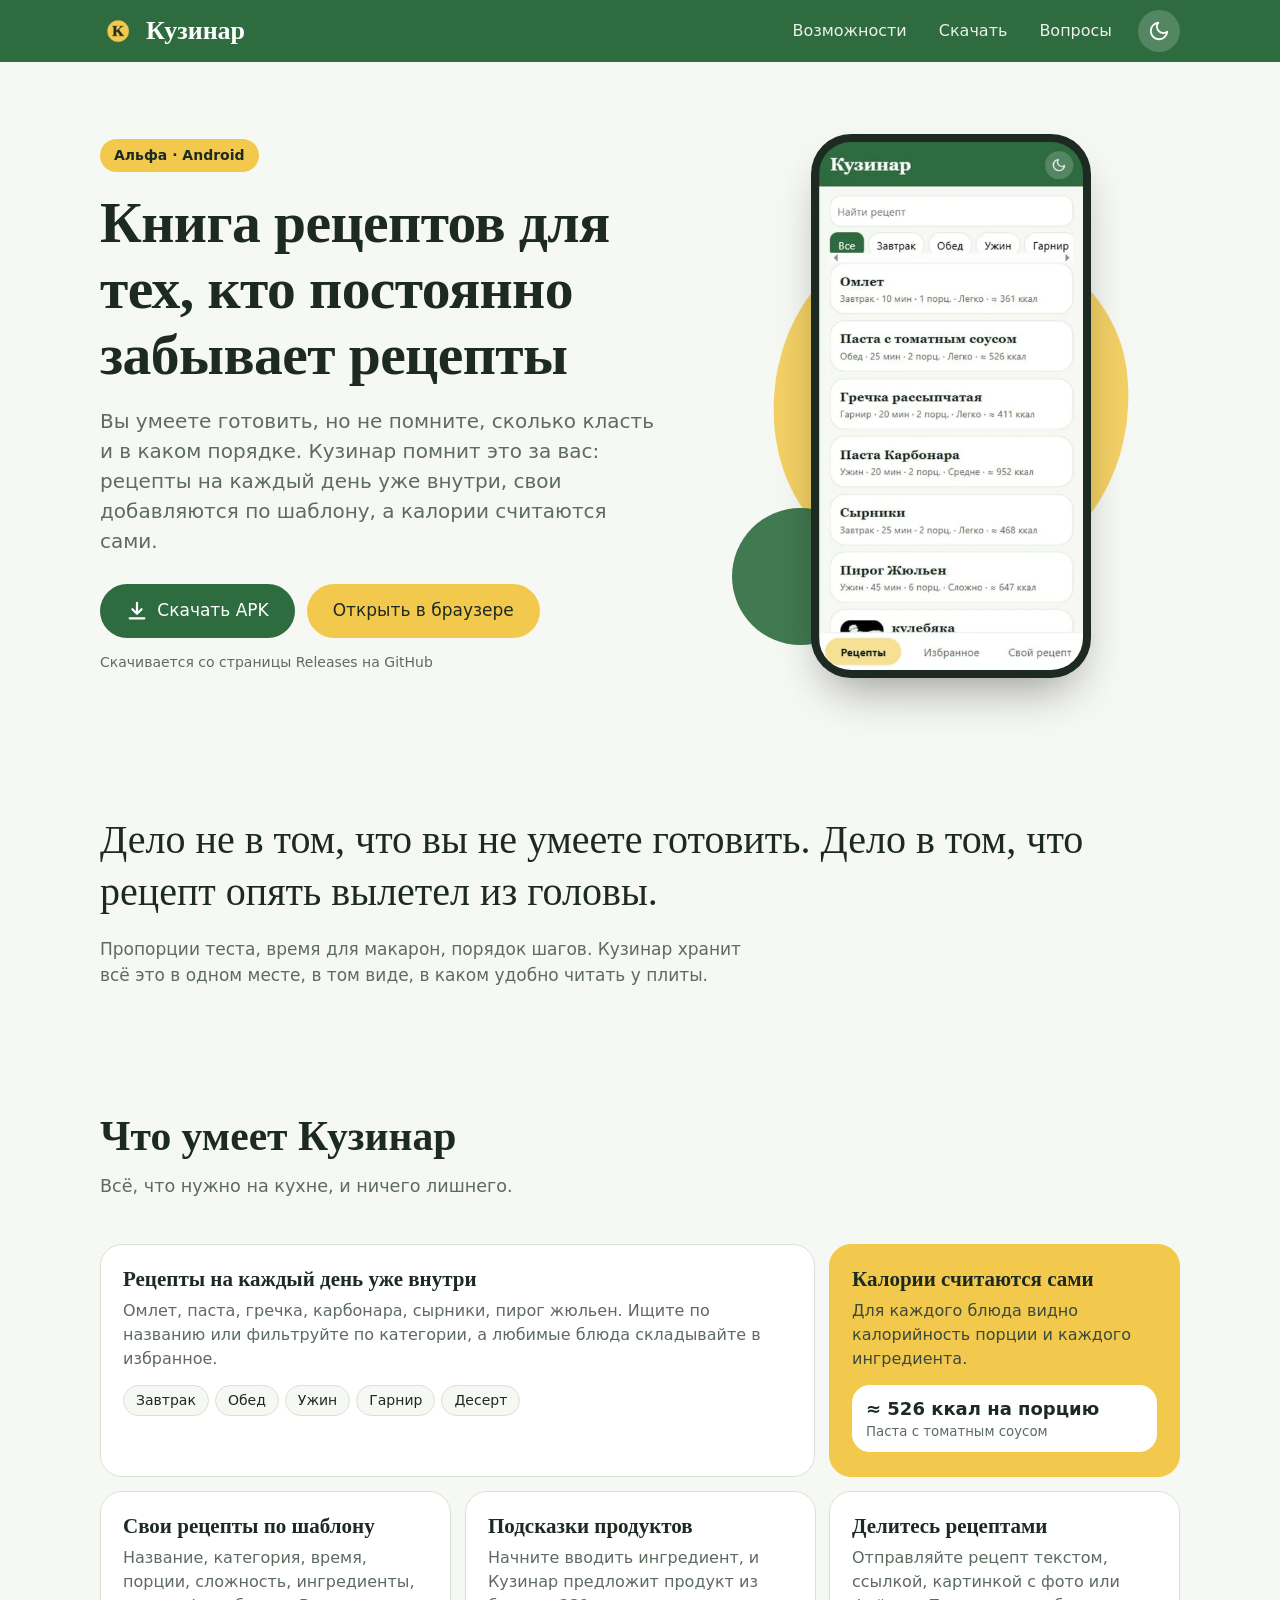
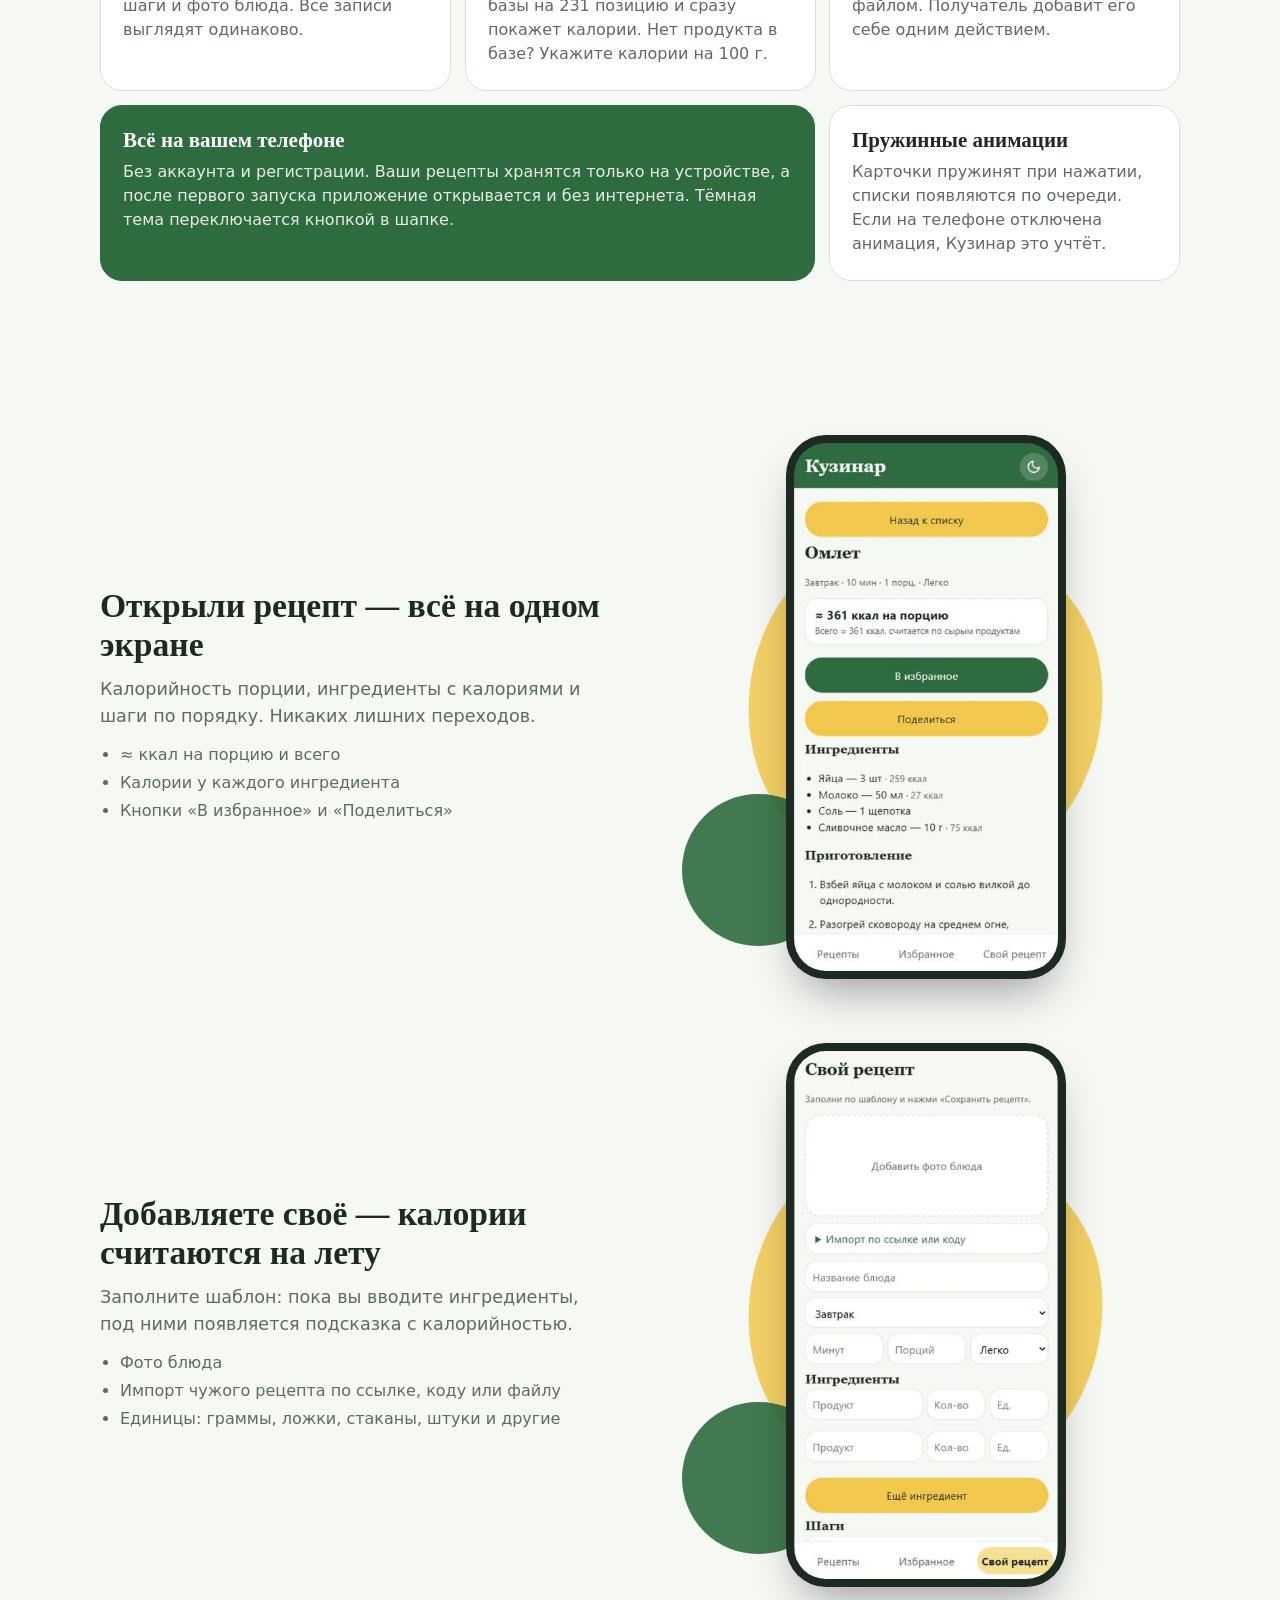
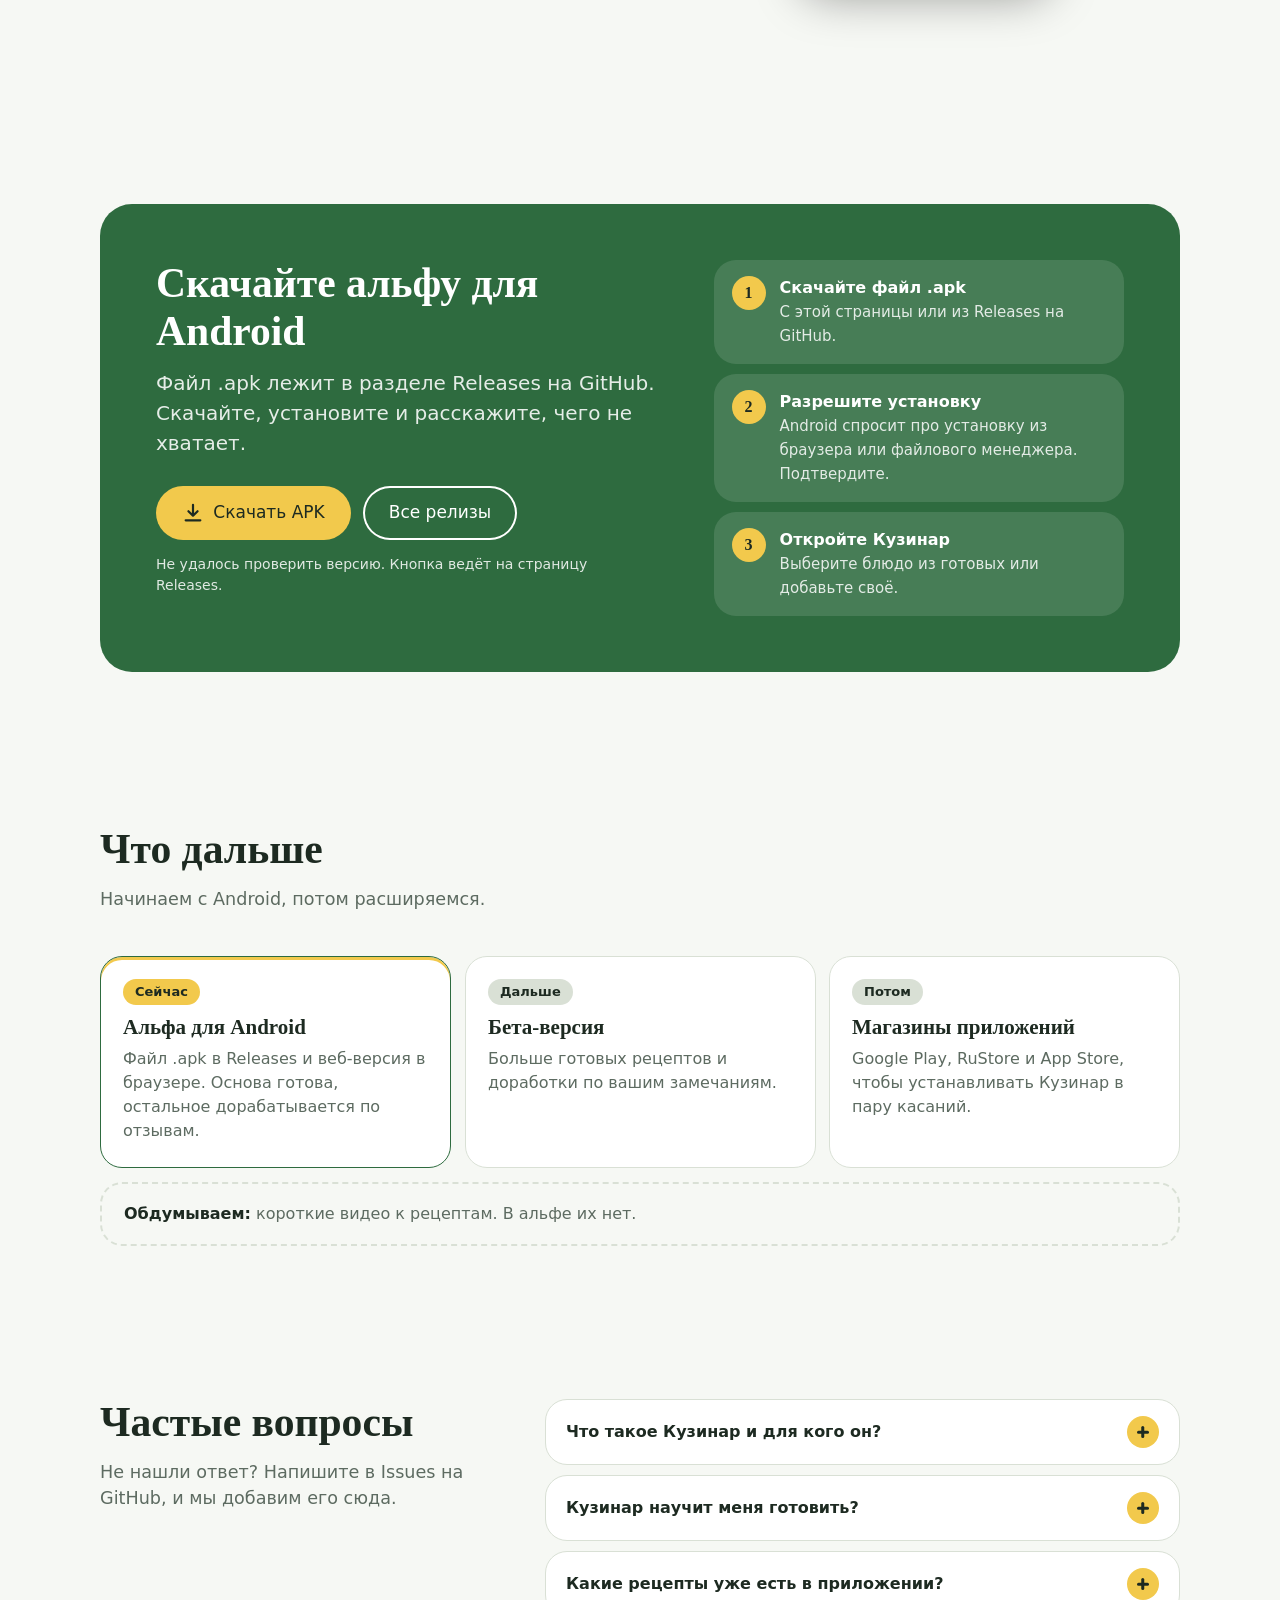
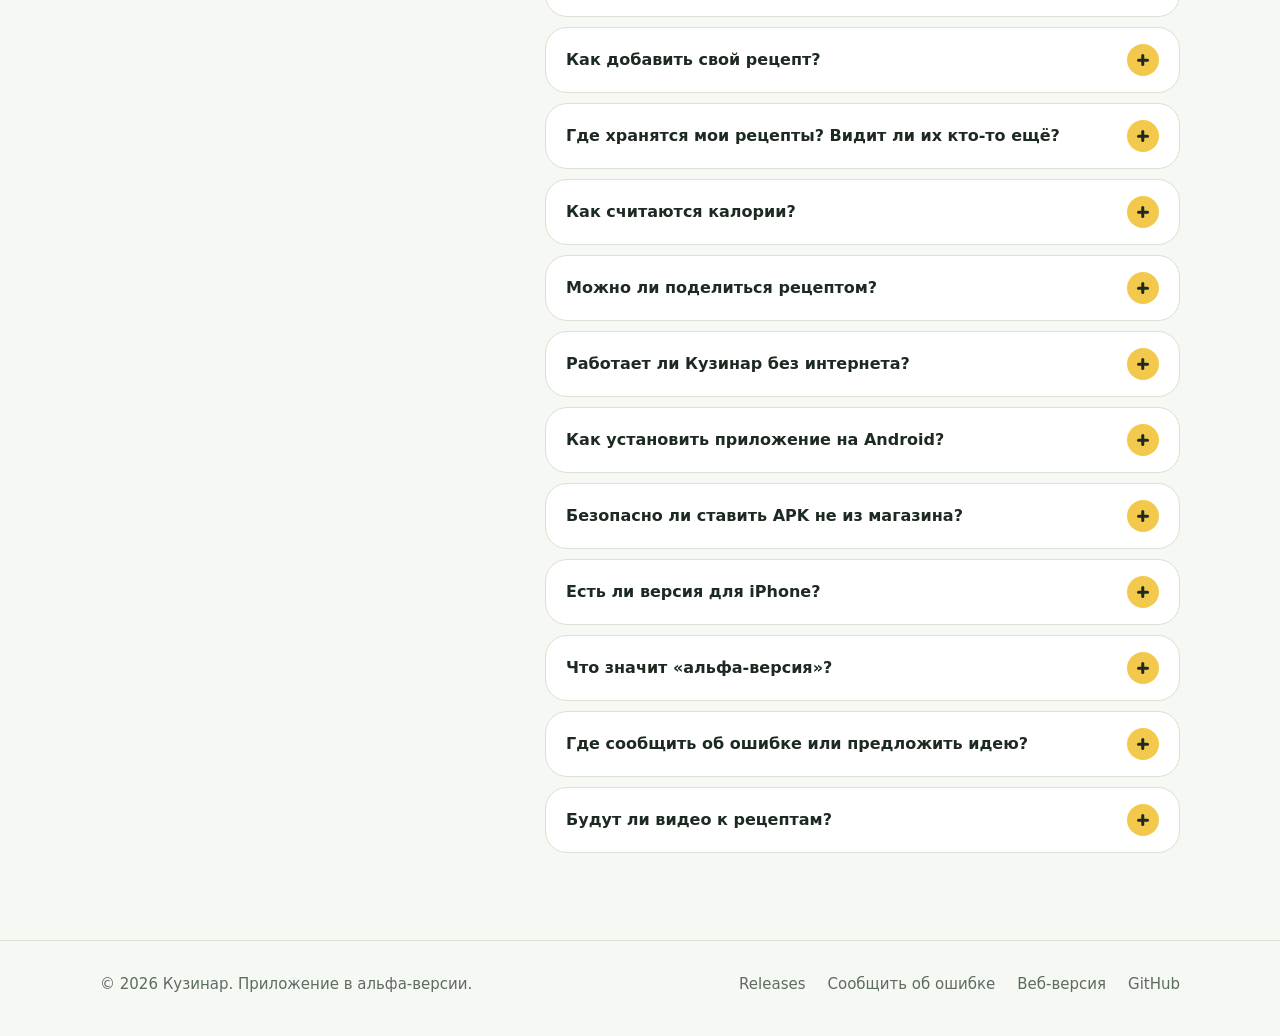
==== commit 138f239b: "added images to home page" ====
--- a/index.html
+++ b/index.html
@@ -399,7 +399,7 @@
   <div class="wrap">
     <div class="sec-head reveal">
       <h2>Что умеет Кузинар</h2>
-      <p>Всё, что нужно у плиты, и ничего лишнего.</p>
+      <p>Всё, что нужно на кухне, и ничего лишнего.</p>
     </div>
     <div class="grid">
       <article class="card wide reveal">
